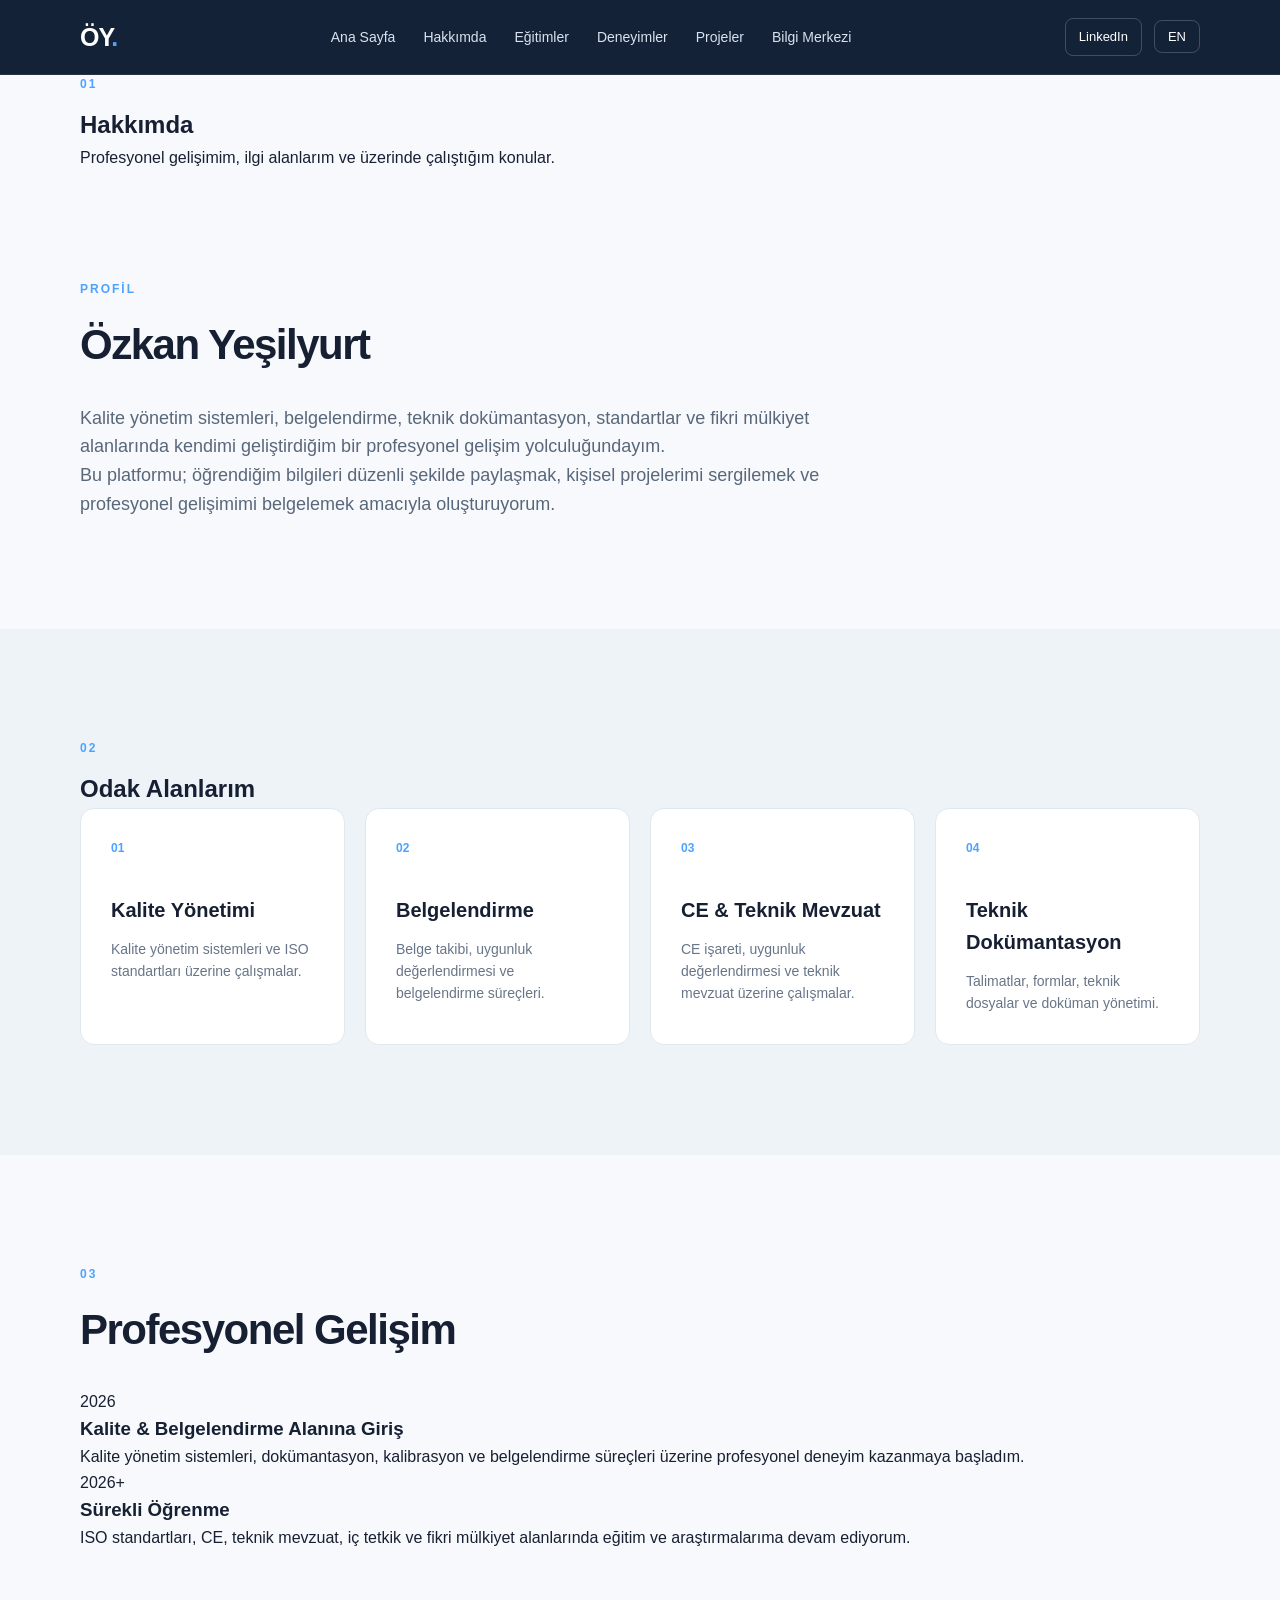
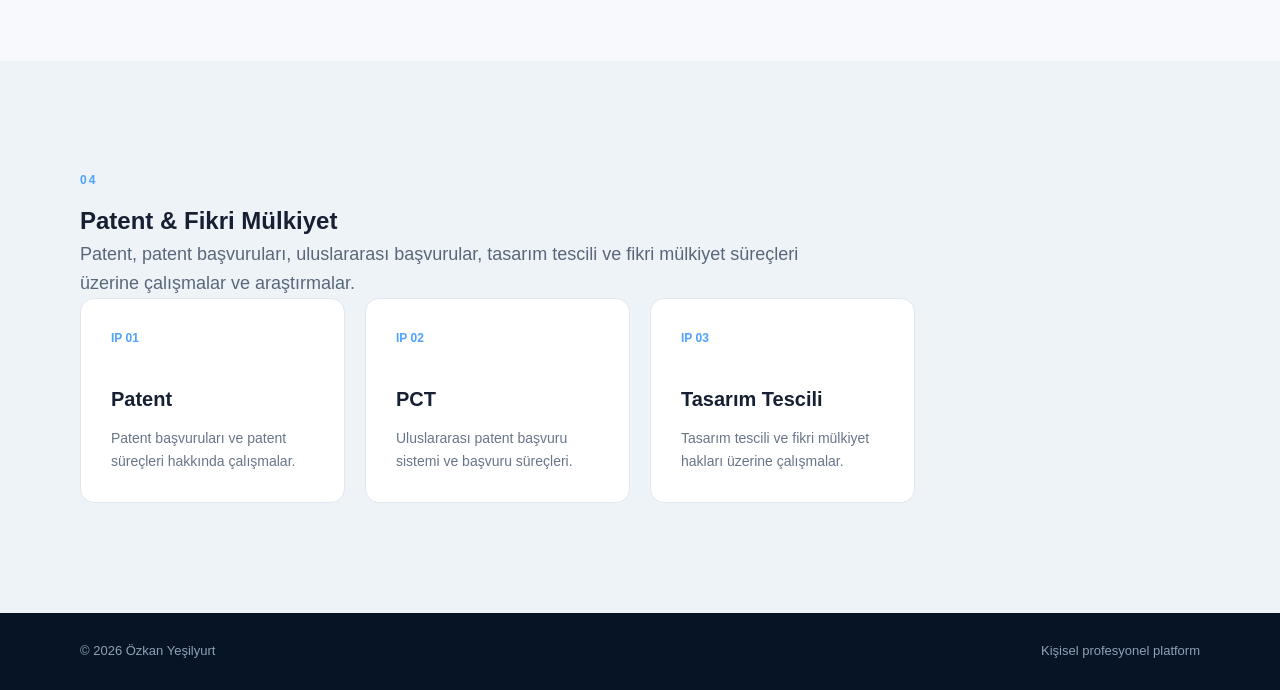
==== about.html @ 62ac61e1 "Add about.html for personal profile page" ====
<!DOCTYPE html>
<html lang="tr">

<head>
    <meta charset="UTF-8">
    <meta name="viewport" content="width=device-width, initial-scale=1.0">

    <title>Hakkımda | Özkan Yeşilyurt</title>

    <link rel="stylesheet" href="style.css">
</head>

<body>

    <!-- NAVIGATION -->

    <header class="navbar">

        <div class="container nav-container">

            <a href="index.html" class="logo">
                ÖY<span>.</span>
            </a>

            <nav class="nav-links">

                <a href="index.html"
                   data-tr="Ana Sayfa"
                   data-en="Home">
                    Ana Sayfa
                </a>

                <a href="about.html"
                   data-tr="Hakkımda"
                   data-en="About">
                    Hakkımda
                </a>

                <a href="education.html"
                   data-tr="Eğitimler"
                   data-en="Training">
                    Eğitimler
                </a>

                <a href="experience.html"
                   data-tr="Deneyimler"
                   data-en="Experience">
                    Deneyimler
                </a>

                <a href="projects.html"
                   data-tr="Projeler"
                   data-en="Projects">
                    Projeler
                </a>

                <a href="knowledge.html"
                   data-tr="Bilgi Merkezi"
                   data-en="Knowledge Center">
                    Bilgi Merkezi
                </a>

            </nav>

            <div class="nav-right">

                <a href="#"
                   class="linkedin-btn"
                   target="_blank">
                    LinkedIn
                </a>

                <button id="languageToggle"
                        class="language-btn">
                    EN
                </button>

            </div>

        </div>

    </header>


    <!-- PAGE HEADER -->

    <section class="page-header">

        <div class="container">

            <p class="section-label">
                01
            </p>

            <h1
                data-tr="Hakkımda"
                data-en="About Me">

                Hakkımda

            </h1>

            <p
                data-tr="Profesyonel gelişimim, ilgi alanlarım ve üzerinde çalıştığım konular."
                data-en="My professional development, areas of interest and the subjects I work on.">

                Profesyonel gelişimim, ilgi alanlarım ve üzerinde çalıştığım konular.

            </p>

        </div>

    </section>


    <!-- ABOUT -->

    <section class="section">

        <div class="container about-grid">

            <div>

                <p class="section-label">
                    PROFİL
                </p>

                <h2
                    data-tr="Özkan Yeşilyurt"
                    data-en="Özkan Yeşilyurt">

                    Özkan Yeşilyurt

                </h2>

            </div>


            <div>

                <p class="section-text"
                   data-tr="Kalite yönetim sistemleri, belgelendirme, teknik dokümantasyon, standartlar ve fikri mülkiyet alanlarında kendimi geliştirdiğim bir profesyonel gelişim yolculuğundayım."
                   data-en="I am on a professional development journey focused on quality management systems, certification, technical documentation, standards and intellectual property.">

                    Kalite yönetim sistemleri, belgelendirme, teknik dokümantasyon,
                    standartlar ve fikri mülkiyet alanlarında kendimi geliştirdiğim
                    bir profesyonel gelişim yolculuğundayım.

                </p>

                <p class="section-text"
                   data-tr="Bu platformu; öğrendiğim bilgileri düzenli şekilde paylaşmak, kişisel projelerimi sergilemek ve profesyonel gelişimimi belgelemek amacıyla oluşturuyorum."
                   data-en="I am building this platform to share what I learn, showcase my personal projects and document my professional development.">

                    Bu platformu; öğrendiğim bilgileri düzenli şekilde paylaşmak,
                    kişisel projelerimi sergilemek ve profesyonel gelişimimi
                    belgelemek amacıyla oluşturuyorum.

                </p>

            </div>

        </div>

    </section>


    <!-- FOCUS AREAS -->

    <section class="areas">

        <div class="container">

            <p class="section-label">
                02
            </p>

            <h2
                data-tr="Odak Alanlarım"
                data-en="Areas of Focus">

                Odak Alanlarım

            </h2>


            <div class="cards">

                <div class="card">

                    <div class="card-number">
                        01
                    </div>

                    <h3
                        data-tr="Kalite Yönetimi"
                        data-en="Quality Management">

                        Kalite Yönetimi

                    </h3>

                    <p
                        data-tr="Kalite yönetim sistemleri ve ISO standartları üzerine çalışmalar."
                        data-en="Studies on quality management systems and ISO standards.">

                        Kalite yönetim sistemleri ve ISO standartları üzerine çalışmalar.

                    </p>

                </div>


                <div class="card">

                    <div class="card-number">
                        02
                    </div>

                    <h3
                        data-tr="Belgelendirme"
                        data-en="Certification">

                        Belgelendirme

                    </h3>

                    <p
                        data-tr="Belge takibi, uygunluk değerlendirmesi ve belgelendirme süreçleri."
                        data-en="Document tracking, conformity assessment and certification processes.">

                        Belge takibi, uygunluk değerlendirmesi ve belgelendirme süreçleri.

                    </p>

                </div>


                <div class="card">

                    <div class="card-number">
                        03
                    </div>

                    <h3
                        data-tr="CE & Teknik Mevzuat"
                        data-en="CE & Technical Legislation">

                        CE & Teknik Mevzuat

                    </h3>

                    <p
                        data-tr="CE işareti, uygunluk değerlendirmesi ve teknik mevzuat üzerine çalışmalar."
                        data-en="Studies on CE marking, conformity assessment and technical legislation.">

                        CE işareti, uygunluk değerlendirmesi ve teknik mevzuat üzerine çalışmalar.

                    </p>

                </div>


                <div class="card">

                    <div class="card-number">
                        04
                    </div>

                    <h3
                        data-tr="Teknik Dokümantasyon"
                        data-en="Technical Documentation">

                        Teknik Dokümantasyon

                    </h3>

                    <p
                        data-tr="Talimatlar, formlar, teknik dosyalar ve doküman yönetimi."
                        data-en="Instructions, forms, technical files and document management.">

                        Talimatlar, formlar, teknik dosyalar ve doküman yönetimi.

                    </p>

                </div>

            </div>

        </div>

    </section>


    <!-- PROFESSIONAL JOURNEY -->

    <section class="section">

        <div class="container">

            <p class="section-label">
                03
            </p>

            <h2
                data-tr="Profesyonel Gelişim"
                data-en="Professional Development">

                Profesyonel Gelişim

            </h2>


            <div class="timeline">

                <div class="timeline-item">

                    <div class="timeline-year">
                        2026
                    </div>

                    <div class="timeline-content">

                        <h3
                            data-tr="Kalite & Belgelendirme Alanına Giriş"
                            data-en="Entering Quality & Certification">

                            Kalite & Belgelendirme Alanına Giriş

                        </h3>

                        <p
                            data-tr="Kalite yönetim sistemleri, dokümantasyon, kalibrasyon ve belgelendirme süreçleri üzerine profesyonel deneyim kazanmaya başladım."
                            data-en="Started gaining professional experience in quality management systems, documentation, calibration and certification processes.">

                            Kalite yönetim sistemleri, dokümantasyon, kalibrasyon
                            ve belgelendirme süreçleri üzerine profesyonel deneyim
                            kazanmaya başladım.

                        </p>

                    </div>

                </div>


                <div class="timeline-item">

                    <div class="timeline-year">
                        2026+
                    </div>

                    <div class="timeline-content">

                        <h3
                            data-tr="Sürekli Öğrenme"
                            data-en="Continuous Learning">

                            Sürekli Öğrenme

                        </h3>

                        <p
                            data-tr="ISO standartları, CE, teknik mevzuat, iç tetkik ve fikri mülkiyet alanlarında eğitim ve araştırmalarıma devam ediyorum."
                            data-en="Continuing my education and research in ISO standards, CE, technical legislation, internal auditing and intellectual property.">

                            ISO standartları, CE, teknik mevzuat, iç tetkik ve
                            fikri mülkiyet alanlarında eğitim ve araştırmalarıma
                            devam ediyorum.

                        </p>

                    </div>

                </div>

            </div>

        </div>

    </section>


    <!-- PATENT & IP -->

    <section class="areas">

        <div class="container">

            <p class="section-label">
                04
            </p>

            <h2
                data-tr="Patent & Fikri Mülkiyet"
                data-en="Patents & Intellectual Property">

                Patent & Fikri Mülkiyet

            </h2>

            <p class="section-text"
               data-tr="Patent, patent başvuruları, uluslararası başvurular, tasarım tescili ve fikri mülkiyet süreçleri üzerine çalışmalar ve araştırmalar."
               data-en="Studies and research on patents, patent applications, international applications, design registration and intellectual property processes.">

                Patent, patent başvuruları, uluslararası başvurular,
                tasarım tescili ve fikri mülkiyet süreçleri üzerine
                çalışmalar ve araştırmalar.

            </p>


            <div class="cards patent-cards">

                <div class="card">

                    <div class="card-number">
                        IP 01
                    </div>

                    <h3
                        data-tr="Patent"
                        data-en="Patents">

                        Patent

                    </h3>

                    <p
                        data-tr="Patent başvuruları ve patent süreçleri hakkında çalışmalar."
                        data-en="Studies on patent applications and patent processes.">

                        Patent başvuruları ve patent süreçleri hakkında çalışmalar.

                    </p>

                </div>


                <div class="card">

                    <div class="card-number">
                        IP 02
                    </div>

                    <h3
                        data-tr="PCT"
                        data-en="PCT">

                        PCT

                    </h3>

                    <p
                        data-tr="Uluslararası patent başvuru sistemi ve başvuru süreçleri."
                        data-en="International patent application system and related processes.">

                        Uluslararası patent başvuru sistemi ve başvuru süreçleri.

                    </p>

                </div>


                <div class="card">

                    <div class="card-number">
                        IP 03
                    </div>

                    <h3
                        data-tr="Tasarım Tescili"
                        data-en="Design Registration">

                        Tasarım Tescili

                    </h3>

                    <p
                        data-tr="Tasarım tescili ve fikri mülkiyet hakları üzerine çalışmalar."
                        data-en="Studies on design registration and intellectual property rights.">

                        Tasarım tescili ve fikri mülkiyet hakları üzerine çalışmalar.

                    </p>

                </div>

            </div>

        </div>

    </section>


    <!-- FOOTER -->

    <footer>

        <div class="container footer-content">

            <p>
                © 2026 Özkan Yeşilyurt
            </p>

            <p
                data-tr="Kişisel profesyonel platform"
                data-en="Personal professional platform">

                Kişisel profesyonel platform

            </p>

        </div>

    </footer>


    <script src="script.js"></script>

</body>

</html>
---- style.css ----
/* =========================
   GENERAL
========================= */

* {
    margin: 0;
    padding: 0;
    box-sizing: border-box;
}

html {
    scroll-behavior: smooth;
}

body {
    font-family: Arial, Helvetica, sans-serif;
    background: #f7f9fc;
    color: #172033;
    line-height: 1.6;
}

a {
    text-decoration: none;
    color: inherit;
}

.container {
    width: min(1120px, 90%);
    margin: 0 auto;
}


/* =========================
   NAVBAR
========================= */

.navbar {
    position: sticky;
    top: 0;
    z-index: 1000;

    background: rgba(10, 25, 47, 0.96);
    backdrop-filter: blur(10px);

    border-bottom: 1px solid rgba(255, 255, 255, 0.08);
}

.nav-container {
    height: 74px;

    display: flex;
    align-items: center;
    justify-content: space-between;
}

.logo {
    font-size: 25px;
    font-weight: 800;
    color: white;
    letter-spacing: -1px;
}

.logo span {
    color: #4da3ff;
}

.nav-links {
    display: flex;
    align-items: center;
    gap: 28px;
}

.nav-links a {
    color: #d9e2ef;
    font-size: 14px;
    transition: 0.25s;
}

.nav-links a:hover {
    color: #4da3ff;
}

.nav-right {
    display: flex;
    align-items: center;
    gap: 12px;
}

.linkedin-btn,
.language-btn {
    border: 1px solid rgba(255, 255, 255, 0.2);
    background: transparent;
    color: white;

    padding: 8px 13px;
    border-radius: 8px;

    font-size: 13px;
    cursor: pointer;

    transition: 0.25s;
}

.linkedin-btn:hover,
.language-btn:hover {
    background: #4da3ff;
    border-color: #4da3ff;
}


/* =========================
   HERO
========================= */

.hero {
    min-height: calc(100vh - 74px);

    display: flex;
    align-items: center;

    background:
        radial-gradient(
            circle at 80% 20%,
            rgba(77, 163, 255, 0.14),
            transparent 30%
        ),
        #0a192f;

    color: white;
}

.hero-content {
    display: grid;
    grid-template-columns: 1.4fr 0.6fr;
    gap: 80px;
    align-items: center;
}

.eyebrow {
    color: #4da3ff;
    font-size: 12px;
    font-weight: 700;
    letter-spacing: 2px;

    margin-bottom: 25px;
}

.hero h1 {
    font-size: clamp(48px, 6vw, 82px);
    line-height: 1.02;
    letter-spacing: -4px;

    margin-bottom: 28px;
}

.hero h1 span {
    color: #4da3ff;
}

.hero-description {
    max-width: 650px;

    color: #b9c6d8;
    font-size: 17px;

    margin-bottom: 35px;
}

.hero-buttons {
    display: flex;
    gap: 14px;
    flex-wrap: wrap;
}

.btn {
    padding: 13px 22px;
    border-radius: 8px;

    font-size: 14px;
    font-weight: 700;

    transition: 0.25s;
}

.btn.primary {
    background: #4da3ff;
    color: #061426;
}

.btn.primary:hover {
    transform: translateY(-2px);
}

.btn.secondary {
    border: 1px solid rgba(255, 255, 255, 0.25);
    color: white;
}

.btn.secondary:hover {
    background: rgba(255, 255, 255, 0.08);
}


/* =========================
   PROFILE CARD
========================= */

.hero-card {
    background: rgba(255, 255, 255, 0.06);

    border: 1px solid rgba(255, 255, 255, 0.12);

    border-radius: 18px;

    padding: 40px 30px;

    text-align: center;

    backdrop-filter: blur(10px);
}

.profile-circle {
    width: 110px;
    height: 110px;

    margin: 0 auto 25px;

    display: flex;
    align-items: center;
    justify-content: center;

    border-radius: 50%;

    background: #4da3ff;
    color: #07182d;

    font-size: 30px;
    font-weight: 800;
}

.hero-card h2 {
    font-size: 23px;
    margin-bottom: 5px;
}

.hero-card p {
    color: #aebed1;
    font-size: 14px;
}

.status {
    margin-top: 25px;

    display: flex;
    align-items: center;
    justify-content: center;
    gap: 8px;

    font-size: 12px;
    color: #aebed1;
}

.status span:first-child {
    width: 8px;
    height: 8px;

    border-radius: 50%;

    background: #4dff91;
}


/* =========================
   SECTIONS
========================= */

.section {
    padding: 110px 0;
}

.section-label {
    color: #4da3ff;

    font-size: 12px;
    font-weight: 800;

    letter-spacing: 2px;

    margin-bottom: 12px;
}

.section h2 {
    font-size: 42px;
    letter-spacing: -1.5px;

    margin-bottom: 25px;
}

.section-text {
    max-width: 760px;

    color: #59677a;
    font-size: 18px;
}


/* =========================
   AREAS
========================= */

.areas {
    padding: 110px 0;

    background: #eef3f8;
}

.section-heading {
    margin-bottom: 45px;
}

.cards {
    display: grid;
    grid-template-columns: repeat(4, 1fr);
    gap: 20px;
}

.card {
    background: white;

    border: 1px solid #e1e7ef;

    border-radius: 14px;

    padding: 30px;

    transition: 0.25s;
}

.card:hover {
    transform: translateY(-5px);

    box-shadow:
        0 15px 40px rgba(15, 35, 60, 0.08);
}

.card-number {
    color: #4da3ff;

    font-size: 12px;
    font-weight: 800;

    margin-bottom: 35px;
}

.card h3 {
    font-size: 20px;

    margin-bottom: 12px;
}

.card p {
    color: #687588;
    font-size: 14px;
}


/* =========================
   KNOWLEDGE CENTER
========================= */

.coming-soon {
    background: white;
}

.coming-soon p:not(.section-label) {
    max-width: 700px;

    color: #667386;

    margin-bottom: 25px;
}

.coming-badge {
    display: inline-block;

    padding: 8px 14px;

    border-radius: 20px;

    background: #e8f3ff;
    color: #1474c4;

    font-size: 11px;
    font-weight: 800;

    letter-spacing: 1px;
}


/* =========================
   FOOTER
========================= */

footer {
    background: #071426;

    color: #8fa1b6;

    padding: 28px 0;
}

.footer-content {
    display: flex;
    align-items: center;
    justify-content: space-between;

    font-size: 13px;
}


/* =========================
   RESPONSIVE
========================= */

@media (max-width: 950px) {

    .nav-links {
        display: none;
    }

    .hero-content {
        grid-template-columns: 1fr;

        gap: 50px;

        padding: 80px 0;
    }

    .hero-card {
        max-width: 400px;
    }

    .cards {
        grid-template-columns: repeat(2, 1fr);
    }
}


@media (max-width: 600px) {

    .hero h1 {
        font-size: 48px;
        letter-spacing: -2px;
    }

    .hero-description {
        font-size: 15px;
    }

    .cards {
        grid-template-columns: 1fr;
    }

    .section {
        padding: 80px 0;
    }

    .section h2 {
        font-size: 34px;
    }

    .linkedin-btn {
        display: none;
    }

    .footer-content {
        flex-direction: column;
        gap: 8px;

        text-align: center;
    }
}
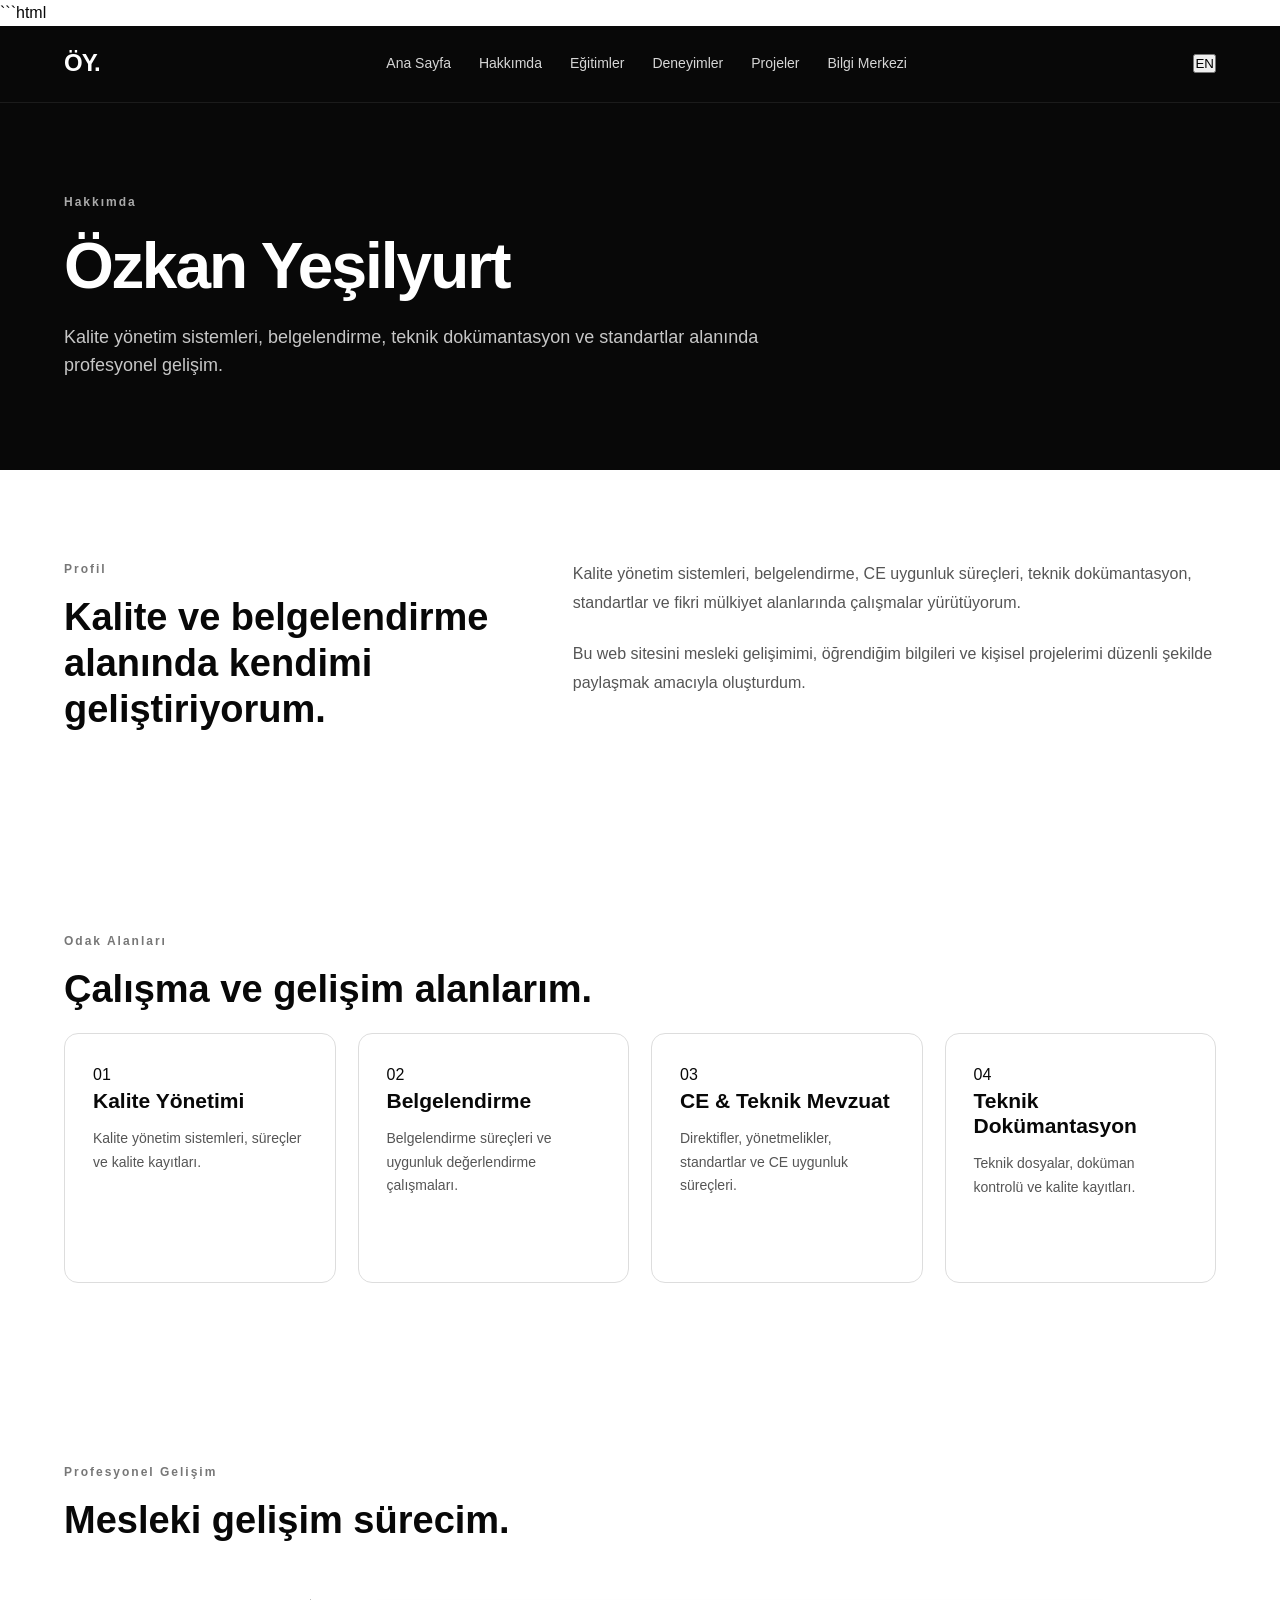
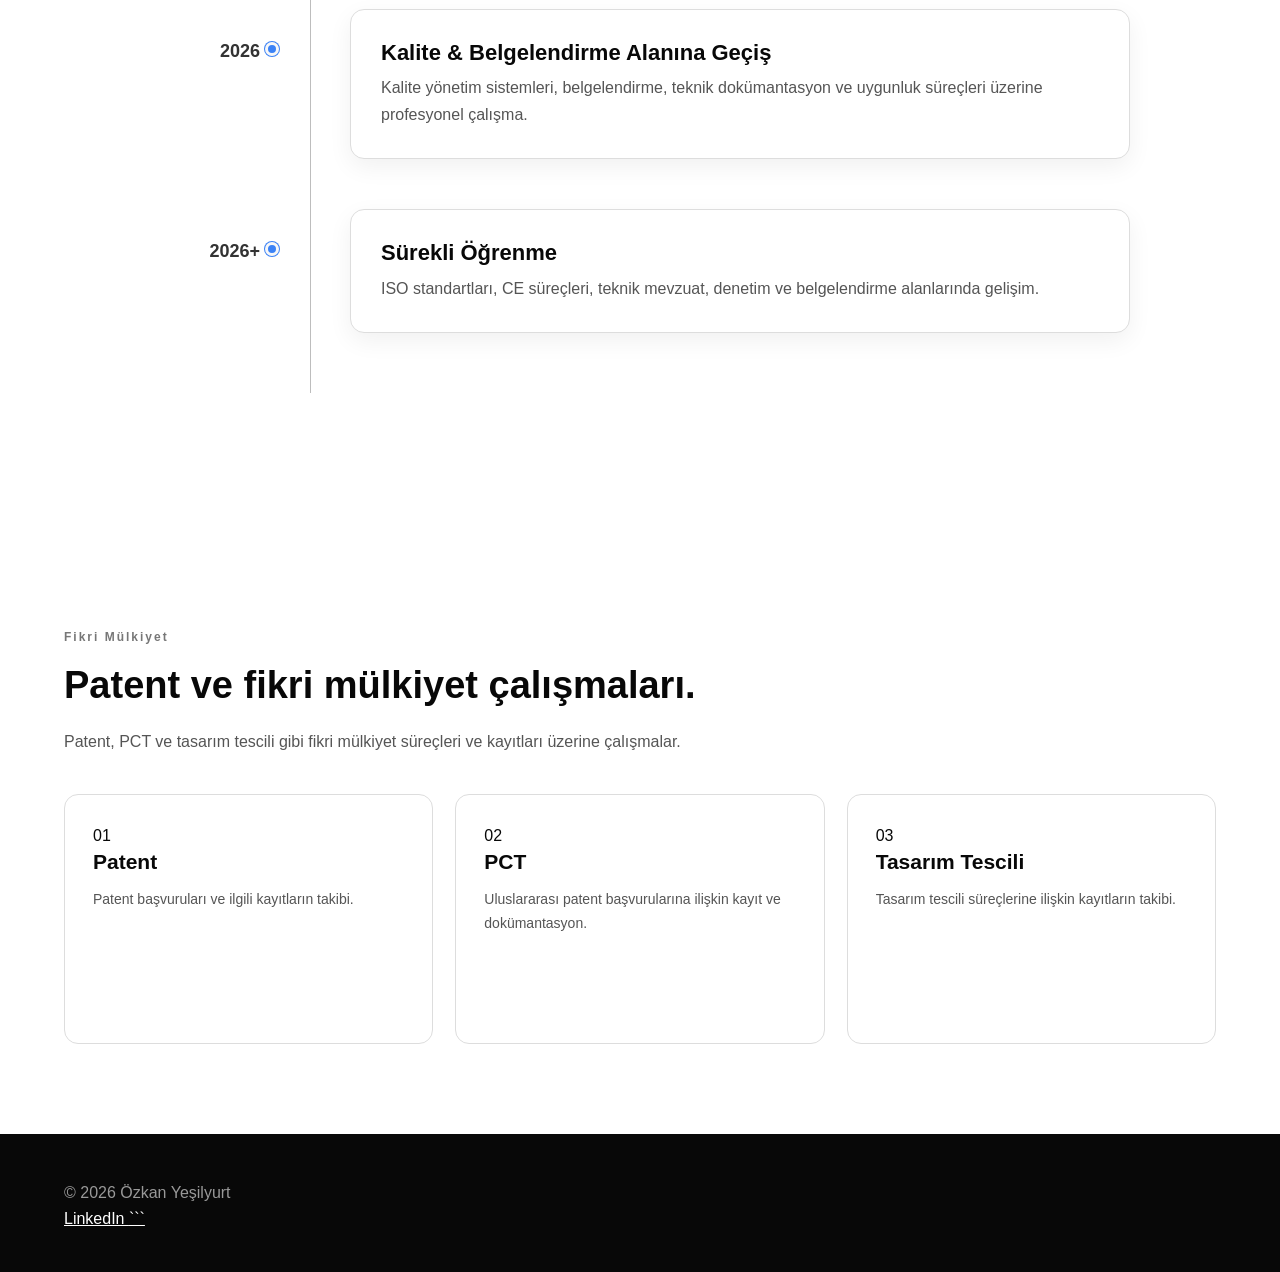
==== commit 9ef7fc12: "Update about.html" ====
--- a/about.html
+++ b/about.html
@@ -1,6 +1,6 @@
+```html
 <!DOCTYPE html>
 <html lang="tr">
-
 <head>
     <meta charset="UTF-8">
     <meta name="viewport" content="width=device-width, initial-scale=1.0">
@@ -12,17 +12,13 @@
 
 <body>
 
-    <!-- NAVIGATION -->
-
-    <header class="navbar">
-
-        <div class="container nav-container">
-
-            <a href="index.html" class="logo">
-                ÖY<span>.</span>
-            </a>
-
-            <nav class="nav-links">
+    <!-- NAVBAR -->
+    <nav class="navbar">
+        <div class="nav-container">
+
+            <a href="index.html" class="logo">ÖY.</a>
+
+            <div class="nav-links">
 
                 <a href="index.html"
                    data-tr="Ana Sayfa"
@@ -38,7 +34,7 @@
 
                 <a href="education.html"
                    data-tr="Eğitimler"
-                   data-en="Training">
+                   data-en="Education">
                     Eğitimler
                 </a>
 
@@ -60,464 +56,376 @@
                     Bilgi Merkezi
                 </a>
 
-            </nav>
-
-            <div class="nav-right">
-
-                <a href="#"
-                   class="linkedin-btn"
-                   target="_blank">
-                    LinkedIn
-                </a>
-
-                <button id="languageToggle"
-                        class="language-btn">
-                    EN
-                </button>
-
             </div>
 
+            <button id="languageToggle" class="language-button">
+                EN
+            </button>
+
         </div>
+    </nav>
+
+
+    <!-- PAGE HEADER -->
+    <header class="page-header">
+
+        <div class="container">
+
+            <span class="section-label"
+                  data-tr="Hakkımda"
+                  data-en="About Me">
+                Hakkımda
+            </span>
+
+            <h1 data-tr="Özkan Yeşilyurt"
+                data-en="Özkan Yeşilyurt">
+                Özkan Yeşilyurt
+            </h1>
+
+            <p data-tr="Kalite yönetim sistemleri, belgelendirme, teknik dokümantasyon ve standartlar alanında profesyonel gelişim."
+               data-en="Professional development in quality management systems, certification, technical documentation and standards.">
+                Kalite yönetim sistemleri, belgelendirme, teknik dokümantasyon
+                ve standartlar alanında profesyonel gelişim.
+            </p>
+
+        </div>
 
     </header>
 
 
-    <!-- PAGE HEADER -->
-
-    <section class="page-header">
+    <!-- ABOUT -->
+    <main>
+
+        <section class="section">
+
+            <div class="container">
+
+                <div class="about-grid">
+
+                    <div>
+
+                        <span class="section-label"
+                              data-tr="Profil"
+                              data-en="Profile">
+                            Profil
+                        </span>
+
+                        <h2 data-tr="Kalite ve belgelendirme alanında kendimi geliştiriyorum."
+                            data-en="I am developing myself in quality and certification.">
+                            Kalite ve belgelendirme alanında kendimi geliştiriyorum.
+                        </h2>
+
+                    </div>
+
+                    <div>
+
+                        <p data-tr="Kalite yönetim sistemleri, belgelendirme, CE uygunluk süreçleri, teknik dokümantasyon, standartlar ve fikri mülkiyet alanlarında çalışmalar yürütüyorum."
+                           data-en="I work in the areas of quality management systems, certification, CE conformity processes, technical documentation, standards and intellectual property.">
+                            Kalite yönetim sistemleri, belgelendirme,
+                            CE uygunluk süreçleri, teknik dokümantasyon,
+                            standartlar ve fikri mülkiyet alanlarında
+                            çalışmalar yürütüyorum.
+                        </p>
+
+                        <p data-tr="Bu web sitesini mesleki gelişimimi, öğrendiğim bilgileri ve kişisel projelerimi düzenli şekilde paylaşmak amacıyla oluşturdum."
+                           data-en="I created this website to regularly share my professional development, knowledge I acquire and personal projects.">
+                            Bu web sitesini mesleki gelişimimi,
+                            öğrendiğim bilgileri ve kişisel projelerimi
+                            düzenli şekilde paylaşmak amacıyla oluşturdum.
+                        </p>
+
+                    </div>
+
+                </div>
+
+            </div>
+
+        </section>
+
+
+        <!-- FOCUS AREAS -->
+        <section class="section section-dark">
+
+            <div class="container">
+
+                <div class="section-header">
+
+                    <span class="section-label"
+                          data-tr="Odak Alanları"
+                          data-en="Focus Areas">
+                        Odak Alanları
+                    </span>
+
+                    <h2 data-tr="Çalışma ve gelişim alanlarım."
+                        data-en="My areas of work and development.">
+                        Çalışma ve gelişim alanlarım.
+                    </h2>
+
+                </div>
+
+
+                <div class="focus-grid">
+
+                    <div class="focus-card">
+
+                        <span>01</span>
+
+                        <h3 data-tr="Kalite Yönetimi"
+                            data-en="Quality Management">
+                            Kalite Yönetimi
+                        </h3>
+
+                        <p data-tr="Kalite yönetim sistemleri, süreçler ve kalite kayıtları."
+                           data-en="Quality management systems, processes and quality records.">
+                            Kalite yönetim sistemleri, süreçler ve kalite kayıtları.
+                        </p>
+
+                    </div>
+
+
+                    <div class="focus-card">
+
+                        <span>02</span>
+
+                        <h3 data-tr="Belgelendirme"
+                            data-en="Certification">
+                            Belgelendirme
+                        </h3>
+
+                        <p data-tr="Belgelendirme süreçleri ve uygunluk değerlendirme çalışmaları."
+                           data-en="Certification processes and conformity assessment activities.">
+                            Belgelendirme süreçleri ve uygunluk değerlendirme çalışmaları.
+                        </p>
+
+                    </div>
+
+
+                    <div class="focus-card">
+
+                        <span>03</span>
+
+                        <h3 data-tr="CE & Teknik Mevzuat"
+                            data-en="CE & Technical Legislation">
+                            CE & Teknik Mevzuat
+                        </h3>
+
+                        <p data-tr="Direktifler, yönetmelikler, standartlar ve CE uygunluk süreçleri."
+                           data-en="Directives, regulations, standards and CE conformity processes.">
+                            Direktifler, yönetmelikler, standartlar ve CE uygunluk süreçleri.
+                        </p>
+
+                    </div>
+
+
+                    <div class="focus-card">
+
+                        <span>04</span>
+
+                        <h3 data-tr="Teknik Dokümantasyon"
+                            data-en="Technical Documentation">
+                            Teknik Dokümantasyon
+                        </h3>
+
+                        <p data-tr="Teknik dosyalar, doküman kontrolü ve kalite kayıtları."
+                           data-en="Technical files, document control and quality records.">
+                            Teknik dosyalar, doküman kontrolü ve kalite kayıtları.
+                        </p>
+
+                    </div>
+
+                </div>
+
+            </div>
+
+        </section>
+
+
+        <!-- PROFESSIONAL DEVELOPMENT -->
+        <section class="section">
+
+            <div class="container">
+
+                <div class="section-header">
+
+                    <span class="section-label"
+                          data-tr="Profesyonel Gelişim"
+                          data-en="Professional Development">
+                        Profesyonel Gelişim
+                    </span>
+
+                    <h2 data-tr="Mesleki gelişim sürecim."
+                        data-en="My professional development journey.">
+                        Mesleki gelişim sürecim.
+                    </h2>
+
+                </div>
+
+
+                <div class="timeline">
+
+                    <div class="timeline-item">
+
+                        <div class="timeline-year">
+                            2026
+                        </div>
+
+                        <div class="timeline-content">
+
+                            <h3 data-tr="Kalite & Belgelendirme Alanına Geçiş"
+                                data-en="Moving into Quality & Certification">
+                                Kalite & Belgelendirme Alanına Geçiş
+                            </h3>
+
+                            <p data-tr="Kalite yönetim sistemleri, belgelendirme, teknik dokümantasyon ve uygunluk süreçleri üzerine profesyonel çalışma."
+                               data-en="Professional work focused on quality management systems, certification, technical documentation and conformity processes.">
+                                Kalite yönetim sistemleri, belgelendirme,
+                                teknik dokümantasyon ve uygunluk süreçleri
+                                üzerine profesyonel çalışma.
+                            </p>
+
+                        </div>
+
+                    </div>
+
+
+                    <div class="timeline-item">
+
+                        <div class="timeline-year">
+                            2026+
+                        </div>
+
+                        <div class="timeline-content">
+
+                            <h3 data-tr="Sürekli Öğrenme"
+                                data-en="Continuous Learning">
+                                Sürekli Öğrenme
+                            </h3>
+
+                            <p data-tr="ISO standartları, CE süreçleri, teknik mevzuat, denetim ve belgelendirme alanlarında gelişim."
+                               data-en="Continuous development in ISO standards, CE processes, technical legislation, auditing and certification.">
+                                ISO standartları, CE süreçleri,
+                                teknik mevzuat, denetim ve belgelendirme
+                                alanlarında gelişim.
+                            </p>
+
+                        </div>
+
+                    </div>
+
+                </div>
+
+            </div>
+
+        </section>
+
+
+        <!-- PATENT & IP -->
+        <section class="section section-dark">
+
+            <div class="container">
+
+                <div class="section-header">
+
+                    <span class="section-label"
+                          data-tr="Fikri Mülkiyet"
+                          data-en="Intellectual Property">
+                        Fikri Mülkiyet
+                    </span>
+
+                    <h2 data-tr="Patent ve fikri mülkiyet çalışmaları."
+                        data-en="Patent and intellectual property work.">
+                        Patent ve fikri mülkiyet çalışmaları.
+                    </h2>
+
+                    <p data-tr="Patent, PCT ve tasarım tescili gibi fikri mülkiyet süreçleri ve kayıtları üzerine çalışmalar."
+                       data-en="Work involving intellectual property processes and records such as patents, PCT applications and design registrations.">
+                        Patent, PCT ve tasarım tescili gibi fikri mülkiyet
+                        süreçleri ve kayıtları üzerine çalışmalar.
+                    </p>
+
+                </div>
+
+
+                <div class="patent-cards">
+
+                    <div class="focus-card">
+
+                        <span>01</span>
+
+                        <h3 data-tr="Patent"
+                            data-en="Patent">
+                            Patent
+                        </h3>
+
+                        <p data-tr="Patent başvuruları ve ilgili kayıtların takibi."
+                           data-en="Tracking patent applications and related records.">
+                            Patent başvuruları ve ilgili kayıtların takibi.
+                        </p>
+
+                    </div>
+
+
+                    <div class="focus-card">
+
+                        <span>02</span>
+
+                        <h3 data-tr="PCT"
+                            data-en="PCT">
+                            PCT
+                        </h3>
+
+                        <p data-tr="Uluslararası patent başvurularına ilişkin kayıt ve dokümantasyon."
+                           data-en="Records and documentation related to international patent applications.">
+                            Uluslararası patent başvurularına ilişkin
+                            kayıt ve dokümantasyon.
+                        </p>
+
+                    </div>
+
+
+                    <div class="focus-card">
+
+                        <span>03</span>
+
+                        <h3 data-tr="Tasarım Tescili"
+                            data-en="Design Registration">
+                            Tasarım Tescili
+                        </h3>
+
+                        <p data-tr="Tasarım tescili süreçlerine ilişkin kayıtların takibi."
+                           data-en="Tracking records related to design registration processes.">
+                            Tasarım tescili süreçlerine ilişkin kayıtların takibi.
+                        </p>
+
+                    </div>
+
+                </div>
+
+            </div>
+
+        </section>
+
+    </main>
+
+
+    <!-- FOOTER -->
+    <footer class="footer">
 
         <div class="container">
-
-            <p class="section-label">
-                01
-            </p>
-
-            <h1
-                data-tr="Hakkımda"
-                data-en="About Me">
-
-                Hakkımda
-
-            </h1>
-
-            <p
-                data-tr="Profesyonel gelişimim, ilgi alanlarım ve üzerinde çalıştığım konular."
-                data-en="My professional development, areas of interest and the subjects I work on.">
-
-                Profesyonel gelişimim, ilgi alanlarım ve üzerinde çalıştığım konular.
-
-            </p>
-
-        </div>
-
-    </section>
-
-
-    <!-- ABOUT -->
-
-    <section class="section">
-
-        <div class="container about-grid">
-
-            <div>
-
-                <p class="section-label">
-                    PROFİL
-                </p>
-
-                <h2
-                    data-tr="Özkan Yeşilyurt"
-                    data-en="Özkan Yeşilyurt">
-
-                    Özkan Yeşilyurt
-
-                </h2>
-
-            </div>
-
-
-            <div>
-
-                <p class="section-text"
-                   data-tr="Kalite yönetim sistemleri, belgelendirme, teknik dokümantasyon, standartlar ve fikri mülkiyet alanlarında kendimi geliştirdiğim bir profesyonel gelişim yolculuğundayım."
-                   data-en="I am on a professional development journey focused on quality management systems, certification, technical documentation, standards and intellectual property.">
-
-                    Kalite yönetim sistemleri, belgelendirme, teknik dokümantasyon,
-                    standartlar ve fikri mülkiyet alanlarında kendimi geliştirdiğim
-                    bir profesyonel gelişim yolculuğundayım.
-
-                </p>
-
-                <p class="section-text"
-                   data-tr="Bu platformu; öğrendiğim bilgileri düzenli şekilde paylaşmak, kişisel projelerimi sergilemek ve profesyonel gelişimimi belgelemek amacıyla oluşturuyorum."
-                   data-en="I am building this platform to share what I learn, showcase my personal projects and document my professional development.">
-
-                    Bu platformu; öğrendiğim bilgileri düzenli şekilde paylaşmak,
-                    kişisel projelerimi sergilemek ve profesyonel gelişimimi
-                    belgelemek amacıyla oluşturuyorum.
-
-                </p>
-
-            </div>
-
-        </div>
-
-    </section>
-
-
-    <!-- FOCUS AREAS -->
-
-    <section class="areas">
-
-        <div class="container">
-
-            <p class="section-label">
-                02
-            </p>
-
-            <h2
-                data-tr="Odak Alanlarım"
-                data-en="Areas of Focus">
-
-                Odak Alanlarım
-
-            </h2>
-
-
-            <div class="cards">
-
-                <div class="card">
-
-                    <div class="card-number">
-                        01
-                    </div>
-
-                    <h3
-                        data-tr="Kalite Yönetimi"
-                        data-en="Quality Management">
-
-                        Kalite Yönetimi
-
-                    </h3>
-
-                    <p
-                        data-tr="Kalite yönetim sistemleri ve ISO standartları üzerine çalışmalar."
-                        data-en="Studies on quality management systems and ISO standards.">
-
-                        Kalite yönetim sistemleri ve ISO standartları üzerine çalışmalar.
-
-                    </p>
-
-                </div>
-
-
-                <div class="card">
-
-                    <div class="card-number">
-                        02
-                    </div>
-
-                    <h3
-                        data-tr="Belgelendirme"
-                        data-en="Certification">
-
-                        Belgelendirme
-
-                    </h3>
-
-                    <p
-                        data-tr="Belge takibi, uygunluk değerlendirmesi ve belgelendirme süreçleri."
-                        data-en="Document tracking, conformity assessment and certification processes.">
-
-                        Belge takibi, uygunluk değerlendirmesi ve belgelendirme süreçleri.
-
-                    </p>
-
-                </div>
-
-
-                <div class="card">
-
-                    <div class="card-number">
-                        03
-                    </div>
-
-                    <h3
-                        data-tr="CE & Teknik Mevzuat"
-                        data-en="CE & Technical Legislation">
-
-                        CE & Teknik Mevzuat
-
-                    </h3>
-
-                    <p
-                        data-tr="CE işareti, uygunluk değerlendirmesi ve teknik mevzuat üzerine çalışmalar."
-                        data-en="Studies on CE marking, conformity assessment and technical legislation.">
-
-                        CE işareti, uygunluk değerlendirmesi ve teknik mevzuat üzerine çalışmalar.
-
-                    </p>
-
-                </div>
-
-
-                <div class="card">
-
-                    <div class="card-number">
-                        04
-                    </div>
-
-                    <h3
-                        data-tr="Teknik Dokümantasyon"
-                        data-en="Technical Documentation">
-
-                        Teknik Dokümantasyon
-
-                    </h3>
-
-                    <p
-                        data-tr="Talimatlar, formlar, teknik dosyalar ve doküman yönetimi."
-                        data-en="Instructions, forms, technical files and document management.">
-
-                        Talimatlar, formlar, teknik dosyalar ve doküman yönetimi.
-
-                    </p>
-
-                </div>
-
-            </div>
-
-        </div>
-
-    </section>
-
-
-    <!-- PROFESSIONAL JOURNEY -->
-
-    <section class="section">
-
-        <div class="container">
-
-            <p class="section-label">
-                03
-            </p>
-
-            <h2
-                data-tr="Profesyonel Gelişim"
-                data-en="Professional Development">
-
-                Profesyonel Gelişim
-
-            </h2>
-
-
-            <div class="timeline">
-
-                <div class="timeline-item">
-
-                    <div class="timeline-year">
-                        2026
-                    </div>
-
-                    <div class="timeline-content">
-
-                        <h3
-                            data-tr="Kalite & Belgelendirme Alanına Giriş"
-                            data-en="Entering Quality & Certification">
-
-                            Kalite & Belgelendirme Alanına Giriş
-
-                        </h3>
-
-                        <p
-                            data-tr="Kalite yönetim sistemleri, dokümantasyon, kalibrasyon ve belgelendirme süreçleri üzerine profesyonel deneyim kazanmaya başladım."
-                            data-en="Started gaining professional experience in quality management systems, documentation, calibration and certification processes.">
-
-                            Kalite yönetim sistemleri, dokümantasyon, kalibrasyon
-                            ve belgelendirme süreçleri üzerine profesyonel deneyim
-                            kazanmaya başladım.
-
-                        </p>
-
-                    </div>
-
-                </div>
-
-
-                <div class="timeline-item">
-
-                    <div class="timeline-year">
-                        2026+
-                    </div>
-
-                    <div class="timeline-content">
-
-                        <h3
-                            data-tr="Sürekli Öğrenme"
-                            data-en="Continuous Learning">
-
-                            Sürekli Öğrenme
-
-                        </h3>
-
-                        <p
-                            data-tr="ISO standartları, CE, teknik mevzuat, iç tetkik ve fikri mülkiyet alanlarında eğitim ve araştırmalarıma devam ediyorum."
-                            data-en="Continuing my education and research in ISO standards, CE, technical legislation, internal auditing and intellectual property.">
-
-                            ISO standartları, CE, teknik mevzuat, iç tetkik ve
-                            fikri mülkiyet alanlarında eğitim ve araştırmalarıma
-                            devam ediyorum.
-
-                        </p>
-
-                    </div>
-
-                </div>
-
-            </div>
-
-        </div>
-
-    </section>
-
-
-    <!-- PATENT & IP -->
-
-    <section class="areas">
-
-        <div class="container">
-
-            <p class="section-label">
-                04
-            </p>
-
-            <h2
-                data-tr="Patent & Fikri Mülkiyet"
-                data-en="Patents & Intellectual Property">
-
-                Patent & Fikri Mülkiyet
-
-            </h2>
-
-            <p class="section-text"
-               data-tr="Patent, patent başvuruları, uluslararası başvurular, tasarım tescili ve fikri mülkiyet süreçleri üzerine çalışmalar ve araştırmalar."
-               data-en="Studies and research on patents, patent applications, international applications, design registration and intellectual property processes.">
-
-                Patent, patent başvuruları, uluslararası başvurular,
-                tasarım tescili ve fikri mülkiyet süreçleri üzerine
-                çalışmalar ve araştırmalar.
-
-            </p>
-
-
-            <div class="cards patent-cards">
-
-                <div class="card">
-
-                    <div class="card-number">
-                        IP 01
-                    </div>
-
-                    <h3
-                        data-tr="Patent"
-                        data-en="Patents">
-
-                        Patent
-
-                    </h3>
-
-                    <p
-                        data-tr="Patent başvuruları ve patent süreçleri hakkında çalışmalar."
-                        data-en="Studies on patent applications and patent processes.">
-
-                        Patent başvuruları ve patent süreçleri hakkında çalışmalar.
-
-                    </p>
-
-                </div>
-
-
-                <div class="card">
-
-                    <div class="card-number">
-                        IP 02
-                    </div>
-
-                    <h3
-                        data-tr="PCT"
-                        data-en="PCT">
-
-                        PCT
-
-                    </h3>
-
-                    <p
-                        data-tr="Uluslararası patent başvuru sistemi ve başvuru süreçleri."
-                        data-en="International patent application system and related processes.">
-
-                        Uluslararası patent başvuru sistemi ve başvuru süreçleri.
-
-                    </p>
-
-                </div>
-
-
-                <div class="card">
-
-                    <div class="card-number">
-                        IP 03
-                    </div>
-
-                    <h3
-                        data-tr="Tasarım Tescili"
-                        data-en="Design Registration">
-
-                        Tasarım Tescili
-
-                    </h3>
-
-                    <p
-                        data-tr="Tasarım tescili ve fikri mülkiyet hakları üzerine çalışmalar."
-                        data-en="Studies on design registration and intellectual property rights.">
-
-                        Tasarım tescili ve fikri mülkiyet hakları üzerine çalışmalar.
-
-                    </p>
-
-                </div>
-
-            </div>
-
-        </div>
-
-    </section>
-
-
-    <!-- FOOTER -->
-
-    <footer>
-
-        <div class="container footer-content">
 
             <p>
                 © 2026 Özkan Yeşilyurt
             </p>
 
-            <p
-                data-tr="Kişisel profesyonel platform"
-                data-en="Personal professional platform">
-
-                Kişisel profesyonel platform
-
-            </p>
-
-        </div>
-
-    </footer>
-
-
-    <script src="script.js"></script>
-
-</body>
-
-</html>
+            <div class="footer-links">
+
+                <a href="#"
+                   data-tr="LinkedIn"
+                   data-en="LinkedIn">
+                    LinkedIn
+                </a>
+
+                <a href="#"
+                   data-tr="GitHub"
+                   data-en="GitHub">
+```
--- a/style.css
+++ b/style.css
@@ -1,5 +1,27 @@
-/* =========================
-   GENERAL
+:root {
+    --black: #080808;
+    --dark: #101010;
+    --dark-gray: #171717;
+
+    --gray: #555555;
+    --medium-gray: #777777;
+
+    --light-gray: #e7e7e7;
+    --soft-gray: #f2f2f2;
+    --off-white: #f7f7f7;
+
+    --white: #ffffff;
+
+    --accent: #3b82f6;
+    --accent-light: #60a5fa;
+
+    --border-light: #dddddd;
+    --border-dark: rgba(255, 255, 255, 0.10);
+}
+
+
+/* =========================
+   RESET
 ========================= */
 
 * {
@@ -14,19 +36,74 @@
 
 body {
     font-family: Arial, Helvetica, sans-serif;
-    background: #f7f9fc;
-    color: #172033;
+    background: var(--white);
+    color: var(--black);
     line-height: 1.6;
 }
 
 a {
-    text-decoration: none;
     color: inherit;
 }
 
+img {
+    max-width: 100%;
+    display: block;
+}
+
+
+/* =========================
+   GLOBAL
+========================= */
+
 .container {
-    width: min(1120px, 90%);
+    width: min(1180px, 90%);
     margin: 0 auto;
+}
+
+.section {
+    padding: 90px 0;
+}
+
+.section-light {
+    background: var(--off-white);
+}
+
+.section-label {
+    display: inline-block;
+    font-size: 12px;
+    font-weight: 700;
+    letter-spacing: 2px;
+    color: var(--medium-gray);
+    margin-bottom: 16px;
+}
+
+.section-heading {
+    max-width: 760px;
+    margin-bottom: 45px;
+}
+
+.section-heading h2 {
+    margin-bottom: 15px;
+}
+
+.section-heading p {
+    color: var(--gray);
+    max-width: 700px;
+}
+
+h1,
+h2,
+h3 {
+    line-height: 1.2;
+}
+
+h2 {
+    font-size: 38px;
+    margin-bottom: 20px;
+}
+
+p {
+    color: var(--gray);
 }
 
 
@@ -39,361 +116,514 @@
     top: 0;
     z-index: 1000;
 
-    background: rgba(10, 25, 47, 0.96);
-    backdrop-filter: blur(10px);
+    background: var(--black);
+    color: var(--white);
 
     border-bottom: 1px solid rgba(255, 255, 255, 0.08);
 }
 
 .nav-container {
-    height: 74px;
+    width: min(1180px, 90%);
+    min-height: 76px;
+    margin: 0 auto;
 
     display: flex;
     align-items: center;
     justify-content: space-between;
+    gap: 30px;
 }
 
 .logo {
-    font-size: 25px;
+    color: var(--white);
+    text-decoration: none;
+    font-size: 24px;
     font-weight: 800;
-    color: white;
     letter-spacing: -1px;
-}
-
-.logo span {
-    color: #4da3ff;
 }
 
 .nav-links {
     display: flex;
     align-items: center;
+    justify-content: center;
     gap: 28px;
+    flex: 1;
 }
 
 .nav-links a {
-    color: #d9e2ef;
+    color: #d6d6d6;
+    text-decoration: none;
     font-size: 14px;
-    transition: 0.25s;
+    transition: color 0.2s ease;
 }
 
 .nav-links a:hover {
-    color: #4da3ff;
-}
-
-.nav-right {
-    display: flex;
-    align-items: center;
-    gap: 12px;
-}
-
-.linkedin-btn,
+    color: var(--white);
+}
+
 .language-btn {
-    border: 1px solid rgba(255, 255, 255, 0.2);
+    border: 1px solid rgba(255, 255, 255, 0.25);
     background: transparent;
-    color: white;
-
-    padding: 8px 13px;
-    border-radius: 8px;
-
-    font-size: 13px;
-    cursor: pointer;
-
-    transition: 0.25s;
-}
-
-.linkedin-btn:hover,
-.language-btn:hover {
-    background: #4da3ff;
-    border-color: #4da3ff;
-}
-
-
-/* =========================
-   HERO
-========================= */
-
-.hero {
-    min-height: calc(100vh - 74px);
-
-    display: flex;
-    align-items: center;
-
-    background:
-        radial-gradient(
-            circle at 80% 20%,
-            rgba(77, 163, 255, 0.14),
-            transparent 30%
-        ),
-        #0a192f;
-
-    color: white;
-}
-
-.hero-content {
-    display: grid;
-    grid-template-columns: 1.4fr 0.6fr;
-    gap: 80px;
-    align-items: center;
-}
-
-.eyebrow {
-    color: #4da3ff;
+    color: var(--white);
+
+    padding: 8px 14px;
+    border-radius: 6px;
+
     font-size: 12px;
     font-weight: 700;
-    letter-spacing: 2px;
-
+
+    cursor: pointer;
+    transition: all 0.2s ease;
+}
+
+.language-btn:hover {
+    background: var(--white);
+    color: var(--black);
+}
+
+
+/* =========================
+   HERO
+========================= */
+
+.hero {
+    background:
+        linear-gradient(
+            135deg,
+            #080808 0%,
+            #151515 55%,
+            #222222 100%
+        );
+
+    color: var(--white);
+    padding: 130px 0;
+}
+
+.hero-content {
+    max-width: 850px;
+}
+
+.hero h1 {
+    font-size: clamp(46px, 7vw, 82px);
+    letter-spacing: -3px;
     margin-bottom: 25px;
 }
 
-.hero h1 {
-    font-size: clamp(48px, 6vw, 82px);
-    line-height: 1.02;
-    letter-spacing: -4px;
-
-    margin-bottom: 28px;
-}
-
-.hero h1 span {
-    color: #4da3ff;
-}
-
-.hero-description {
-    max-width: 650px;
-
-    color: #b9c6d8;
-    font-size: 17px;
-
-    margin-bottom: 35px;
-}
-
-.hero-buttons {
-    display: flex;
-    gap: 14px;
-    flex-wrap: wrap;
-}
-
-.btn {
-    padding: 13px 22px;
-    border-radius: 8px;
-
+.hero p {
+    max-width: 700px;
+    color: #cfcfcf;
+    font-size: 20px;
+    line-height: 1.7;
+}
+
+.hero .section-label {
+    color: #aaaaaa;
+}
+
+
+/* =========================
+   PAGE HEADER
+========================= */
+
+.page-header {
+    background: var(--black);
+    color: var(--white);
+    padding: 90px 0;
+}
+
+.page-header h1 {
+    font-size: clamp(42px, 6vw, 64px);
+    letter-spacing: -2px;
+    margin-bottom: 18px;
+}
+
+.page-header p {
+    max-width: 720px;
+    color: #c7c7c7;
+    font-size: 18px;
+}
+
+.page-header .section-label {
+    color: #aaaaaa;
+}
+
+
+/* =========================
+   ABOUT GRID
+========================= */
+
+.about-grid {
+    display: grid;
+    grid-template-columns: 0.8fr 1.2fr;
+    gap: 80px;
+    align-items: start;
+}
+
+.about-grid p {
+    margin-bottom: 22px;
+    font-size: 16px;
+    line-height: 1.8;
+}
+
+
+/* =========================
+   FOCUS CARDS
+========================= */
+
+.focus-grid {
+    display: grid;
+    grid-template-columns: repeat(4, 1fr);
+    gap: 22px;
+}
+
+.focus-card {
+    background: var(--white);
+    border: 1px solid var(--border-light);
+    border-radius: 14px;
+
+    padding: 28px;
+
+    min-height: 250px;
+
+    transition:
+        transform 0.25s ease,
+        box-shadow 0.25s ease;
+}
+
+.focus-card:hover {
+    transform: translateY(-5px);
+    box-shadow: 0 12px 30px rgba(0, 0, 0, 0.07);
+}
+
+.card-number {
+    display: block;
+
+    font-size: 12px;
+    font-weight: 700;
+    color: var(--medium-gray);
+
+    margin-bottom: 25px;
+}
+
+.focus-card h3 {
+    font-size: 21px;
+    margin-bottom: 14px;
+}
+
+.focus-card p {
     font-size: 14px;
+    line-height: 1.7;
+}
+
+
+/* =========================
+   TIMELINE
+========================= */
+
+.timeline {
+    position: relative;
+
+    max-width: 980px;
+    margin: 55px auto;
+
+    padding: 10px 0;
+}
+
+.timeline::before {
+    content: "";
+
+    position: absolute;
+
+    left: 160px;
+    top: 0;
+    bottom: 0;
+
+    width: 1px;
+
+    background: #bdbdbd;
+}
+
+.timeline-item {
+    display: grid;
+
+    grid-template-columns: 120px 1fr;
+
+    column-gap: 80px;
+
+    margin-bottom: 50px;
+
+    position: relative;
+}
+
+.timeline-year {
+    color: #333333;
+
+    font-size: 18px;
     font-weight: 700;
 
-    transition: 0.25s;
-}
-
-.btn.primary {
-    background: #4da3ff;
-    color: #061426;
-}
-
-.btn.primary:hover {
-    transform: translateY(-2px);
-}
-
-.btn.secondary {
-    border: 1px solid rgba(255, 255, 255, 0.25);
-    color: white;
-}
-
-.btn.secondary:hover {
-    background: rgba(255, 255, 255, 0.08);
-}
-
-
-/* =========================
-   PROFILE CARD
-========================= */
-
-.hero-card {
-    background: rgba(255, 255, 255, 0.06);
-
-    border: 1px solid rgba(255, 255, 255, 0.12);
-
-    border-radius: 18px;
-
-    padding: 40px 30px;
-
-    text-align: center;
-
-    backdrop-filter: blur(10px);
-}
-
-.profile-circle {
-    width: 110px;
-    height: 110px;
-
-    margin: 0 auto 25px;
-
-    display: flex;
-    align-items: center;
-    justify-content: center;
-
-    border-radius: 50%;
-
-    background: #4da3ff;
-    color: #07182d;
-
-    font-size: 30px;
-    font-weight: 800;
-}
-
-.hero-card h2 {
-    font-size: 23px;
-    margin-bottom: 5px;
-}
-
-.hero-card p {
-    color: #aebed1;
-    font-size: 14px;
-}
-
-.status {
-    margin-top: 25px;
-
-    display: flex;
-    align-items: center;
-    justify-content: center;
-    gap: 8px;
-
-    font-size: 12px;
-    color: #aebed1;
-}
-
-.status span:first-child {
+    text-align: right;
+
+    padding-top: 28px;
+    padding-right: 10px;
+
+    white-space: nowrap;
+}
+
+.timeline-content {
+    position: relative;
+
+    background: var(--white);
+
+    padding: 30px;
+
+    border-radius: 14px;
+
+    border: 1px solid var(--border-light);
+
+    box-shadow: 0 8px 25px rgba(0, 0, 0, 0.06);
+}
+
+.timeline-content h3 {
+    font-size: 22px;
+    margin-bottom: 8px;
+}
+
+.timeline-content p {
+    line-height: 1.7;
+}
+
+.timeline-content::before {
+    content: "";
+
+    position: absolute;
+
+    left: -86px;
+    top: 32px;
+
     width: 8px;
     height: 8px;
 
     border-radius: 50%;
 
-    background: #4dff91;
-}
-
-
-/* =========================
-   SECTIONS
-========================= */
-
-.section {
-    padding: 110px 0;
-}
-
-.section-label {
-    color: #4da3ff;
-
+    background: var(--accent);
+
+    border: 3px solid var(--off-white);
+
+    box-shadow: 0 0 0 1px var(--accent);
+}
+
+
+/* =========================
+   PATENT CARDS
+========================= */
+
+.patent-cards {
+    display: grid;
+    grid-template-columns: repeat(3, 1fr);
+    gap: 22px;
+    margin-top: 40px;
+}
+
+.patent-cards .card {
+    background: var(--white);
+    border: 1px solid var(--border-light);
+    border-radius: 14px;
+    padding: 28px;
+}
+
+
+/* =========================
+   EDUCATION
+========================= */
+
+.education-item {
+    background: var(--white);
+    border: 1px solid var(--border-light);
+    border-radius: 14px;
+
+    padding: 30px;
+    margin-bottom: 22px;
+}
+
+.education-item h3 {
+    margin-bottom: 8px;
+}
+
+.education-item .institution {
+    color: var(--medium-gray);
+    font-weight: 600;
+    margin-bottom: 12px;
+}
+
+
+/* =========================
+   CERTIFICATES
+========================= */
+
+.certifications-grid {
+    display: grid;
+    grid-template-columns: repeat(2, 1fr);
+    gap: 22px;
+}
+
+.certificate-card {
+    background: var(--white);
+    border: 1px solid var(--border-light);
+    border-radius: 14px;
+
+    padding: 28px;
+
+    transition:
+        transform 0.25s ease,
+        box-shadow 0.25s ease;
+}
+
+.certificate-card:hover {
+    transform: translateY(-4px);
+    box-shadow: 0 10px 25px rgba(0, 0, 0, 0.07);
+}
+
+.certificate-card h3 {
+    font-size: 20px;
+    margin-bottom: 10px;
+}
+
+.certificate-card p {
+    margin-bottom: 7px;
+}
+
+
+/* =========================
+   CARD LINK
+========================= */
+
+.card-link {
+    display: inline-block;
+
+    margin-top: 15px;
+
+    color: var(--black);
+    text-decoration: none;
+
+    font-weight: 700;
+    font-size: 14px;
+}
+
+.card-link:hover {
+    color: var(--accent);
+}
+
+
+/* =========================
+   STATUS
+========================= */
+
+.status {
+    display: inline-block;
+
+    padding: 5px 10px;
+
+    border-radius: 20px;
+
+    font-size: 11px;
+    font-weight: 700;
+
+    margin-top: 10px;
+}
+
+.status.completed {
+    background: #eeeeee;
+    color: #222222;
+}
+
+.status.planned {
+    background: #f4f4f4;
+    color: #666666;
+}
+
+
+/* =========================
+   ARTICLE GRID
+========================= */
+
+.article-grid {
+    display: grid;
+
+    grid-template-columns: repeat(3, 1fr);
+
+    gap: 24px;
+
+    margin-top: 45px;
+}
+
+.article-card {
+    background: var(--white);
+
+    border: 1px solid var(--border-light);
+
+    border-radius: 14px;
+
+    padding: 30px;
+
+    min-height: 300px;
+
+    display: flex;
+    flex-direction: column;
+
+    transition:
+        transform 0.25s ease,
+        box-shadow 0.25s ease;
+}
+
+.article-card:hover {
+    transform: translateY(-5px);
+
+    box-shadow:
+        0 12px 30px rgba(0, 0, 0, 0.08);
+}
+
+.article-category {
     font-size: 12px;
-    font-weight: 800;
-
-    letter-spacing: 2px;
-
-    margin-bottom: 12px;
-}
-
-.section h2 {
-    font-size: 42px;
-    letter-spacing: -1.5px;
+    font-weight: 700;
+
+    letter-spacing: 1.2px;
+
+    color: var(--medium-gray);
+
+    margin-bottom: 20px;
+}
+
+.article-card h3 {
+    font-size: 22px;
+
+    line-height: 1.3;
+
+    color: var(--black);
+
+    margin-bottom: 15px;
+}
+
+.article-card p {
+    color: var(--gray);
+
+    line-height: 1.7;
 
     margin-bottom: 25px;
 }
 
-.section-text {
-    max-width: 760px;
-
-    color: #59677a;
-    font-size: 18px;
-}
-
-
-/* =========================
-   AREAS
-========================= */
-
-.areas {
-    padding: 110px 0;
-
-    background: #eef3f8;
-}
-
-.section-heading {
-    margin-bottom: 45px;
-}
-
-.cards {
-    display: grid;
-    grid-template-columns: repeat(4, 1fr);
-    gap: 20px;
-}
-
-.card {
-    background: white;
-
-    border: 1px solid #e1e7ef;
-
-    border-radius: 14px;
-
-    padding: 30px;
-
-    transition: 0.25s;
-}
-
-.card:hover {
-    transform: translateY(-5px);
-
-    box-shadow:
-        0 15px 40px rgba(15, 35, 60, 0.08);
-}
-
-.card-number {
-    color: #4da3ff;
-
-    font-size: 12px;
-    font-weight: 800;
-
-    margin-bottom: 35px;
-}
-
-.card h3 {
-    font-size: 20px;
-
-    margin-bottom: 12px;
-}
-
-.card p {
-    color: #687588;
-    font-size: 14px;
-}
-
-
-/* =========================
-   KNOWLEDGE CENTER
-========================= */
-
-.coming-soon {
-    background: white;
-}
-
-.coming-soon p:not(.section-label) {
-    max-width: 700px;
-
-    color: #667386;
-
-    margin-bottom: 25px;
-}
-
-.coming-badge {
-    display: inline-block;
-
-    padding: 8px 14px;
-
-    border-radius: 20px;
-
-    background: #e8f3ff;
-    color: #1474c4;
-
-    font-size: 11px;
-    font-weight: 800;
-
-    letter-spacing: 1px;
+.article-link {
+    margin-top: auto;
+
+    color: var(--black);
+
+    font-weight: 700;
+
+    text-decoration: none;
+
+    transition: color 0.2s ease;
+}
+
+.article-link:hover {
+    color: var(--accent);
 }
 
 
@@ -401,20 +631,35 @@
    FOOTER
 ========================= */
 
-footer {
-    background: #071426;
-
-    color: #8fa1b6;
-
-    padding: 28px 0;
+.footer {
+    background: var(--black);
+    color: var(--white);
+
+    padding: 40px 0;
+
+    margin-top: 0;
 }
 
 .footer-content {
     display: flex;
+
     align-items: center;
     justify-content: space-between;
 
-    font-size: 13px;
+    gap: 30px;
+}
+
+.footer strong {
+    font-size: 22px;
+}
+
+.footer p {
+    color: #999999;
+    margin-top: 6px;
+}
+
+.footer-content > p {
+    margin-top: 0;
 }
 
 
@@ -422,61 +667,243 @@
    RESPONSIVE
 ========================= */
 
-@media (max-width: 950px) {
+@media (max-width: 1000px) {
 
     .nav-links {
-        display: none;
-    }
-
-    .hero-content {
+        gap: 16px;
+    }
+
+    .nav-links a {
+        font-size: 13px;
+    }
+
+    .focus-grid {
+        grid-template-columns: repeat(2, 1fr);
+    }
+
+    .article-grid {
+        grid-template-columns: repeat(2, 1fr);
+    }
+
+    .about-grid {
+        gap: 50px;
+    }
+
+}
+
+
+@media (max-width: 768px) {
+
+    .section {
+        padding: 65px 0;
+    }
+
+
+    /* NAVBAR */
+
+    .nav-container {
+        min-height: auto;
+
+        padding: 18px 0;
+
+        flex-wrap: wrap;
+    }
+
+    .nav-links {
+        order: 3;
+
+        width: 100%;
+
+        overflow-x: auto;
+
+        justify-content: flex-start;
+
+        padding-bottom: 5px;
+    }
+
+    .nav-links a {
+        white-space: nowrap;
+    }
+
+
+    /* HERO */
+
+    .hero {
+        padding: 90px 0;
+    }
+
+    .hero h1 {
+        letter-spacing: -2px;
+    }
+
+
+    /* PAGE HEADER */
+
+    .page-header {
+        padding: 70px 0;
+    }
+
+
+    /* ABOUT */
+
+    .about-grid {
         grid-template-columns: 1fr;
-
-        gap: 50px;
-
-        padding: 80px 0;
-    }
-
-    .hero-card {
-        max-width: 400px;
-    }
-
-    .cards {
-        grid-template-columns: repeat(2, 1fr);
-    }
-}
-
-
-@media (max-width: 600px) {
-
-    .hero h1 {
-        font-size: 48px;
-        letter-spacing: -2px;
-    }
-
-    .hero-description {
-        font-size: 15px;
-    }
-
-    .cards {
+        gap: 30px;
+    }
+
+
+    /* FOCUS */
+
+    .focus-grid {
         grid-template-columns: 1fr;
     }
 
-    .section {
-        padding: 80px 0;
-    }
-
-    .section h2 {
-        font-size: 34px;
-    }
-
-    .linkedin-btn {
-        display: none;
-    }
+
+    /* TIMELINE */
+
+    .timeline {
+        max-width: 100%;
+    }
+
+    .timeline::before {
+        left: 18px;
+    }
+
+    .timeline-item {
+        display: block;
+
+        padding-left: 50px;
+
+        margin-bottom: 40px;
+    }
+
+    .timeline-year {
+        padding: 0;
+
+        margin-bottom: 10px;
+
+        text-align: left;
+    }
+
+    .timeline-content::before {
+        left: -38px;
+
+        top: 5px;
+
+        width: 8px;
+        height: 8px;
+    }
+
+
+    /* PATENTS */
+
+    .patent-cards {
+        grid-template-columns: 1fr;
+    }
+
+
+    /* CERTIFICATES */
+
+    .certifications-grid {
+        grid-template-columns: 1fr;
+    }
+
+
+    /* ARTICLES */
+
+    .article-grid {
+        grid-template-columns: 1fr;
+    }
+
+
+    /* FOOTER */
 
     .footer-content {
         flex-direction: column;
-        gap: 8px;
-
-        text-align: center;
-    }
-}
+
+        align-items: flex-start;
+    }
+
+}
+
+
+@media (max-width: 480px) {
+
+    h2 {
+        font-size: 30px;
+    }
+
+    .hero h1 {
+        font-size: 44px;
+    }
+
+    .page-header h1 {
+        font-size: 40px;
+    }
+
+    .timeline-content {
+        padding: 24px;
+    }
+
+    .article-card {
+        padding: 25px;
+    }
+
+}
+/* =========================
+   ARTICLE CONTENT
+========================= */
+
+.article-content {
+    max-width: 850px;
+    margin: 0 auto;
+}
+
+.article-content h2 {
+    margin-top: 45px;
+    margin-bottom: 18px;
+    font-size: 30px;
+}
+
+.article-content p {
+    font-size: 16px;
+    line-height: 1.85;
+    margin-bottom: 20px;
+}
+
+.article-content ul {
+    margin: 20px 0 30px 25px;
+}
+
+.article-content li {
+    color: var(--gray);
+    margin-bottom: 10px;
+    line-height: 1.7;
+}
+
+.article-note {
+    margin-top: 45px;
+    padding: 25px 30px;
+    background: var(--soft-gray);
+    border-left: 3px solid var(--black);
+}
+
+.article-note strong {
+    display: block;
+    margin-bottom: 8px;
+}
+
+.article-note p {
+    margin-bottom: 0;
+}
+
+.article-source {
+    margin-top: 35px;
+    padding-top: 25px;
+    border-top: 1px solid var(--border-light);
+}
+
+.article-source p {
+    margin-top: 8px;
+    margin-bottom: 0;
+}
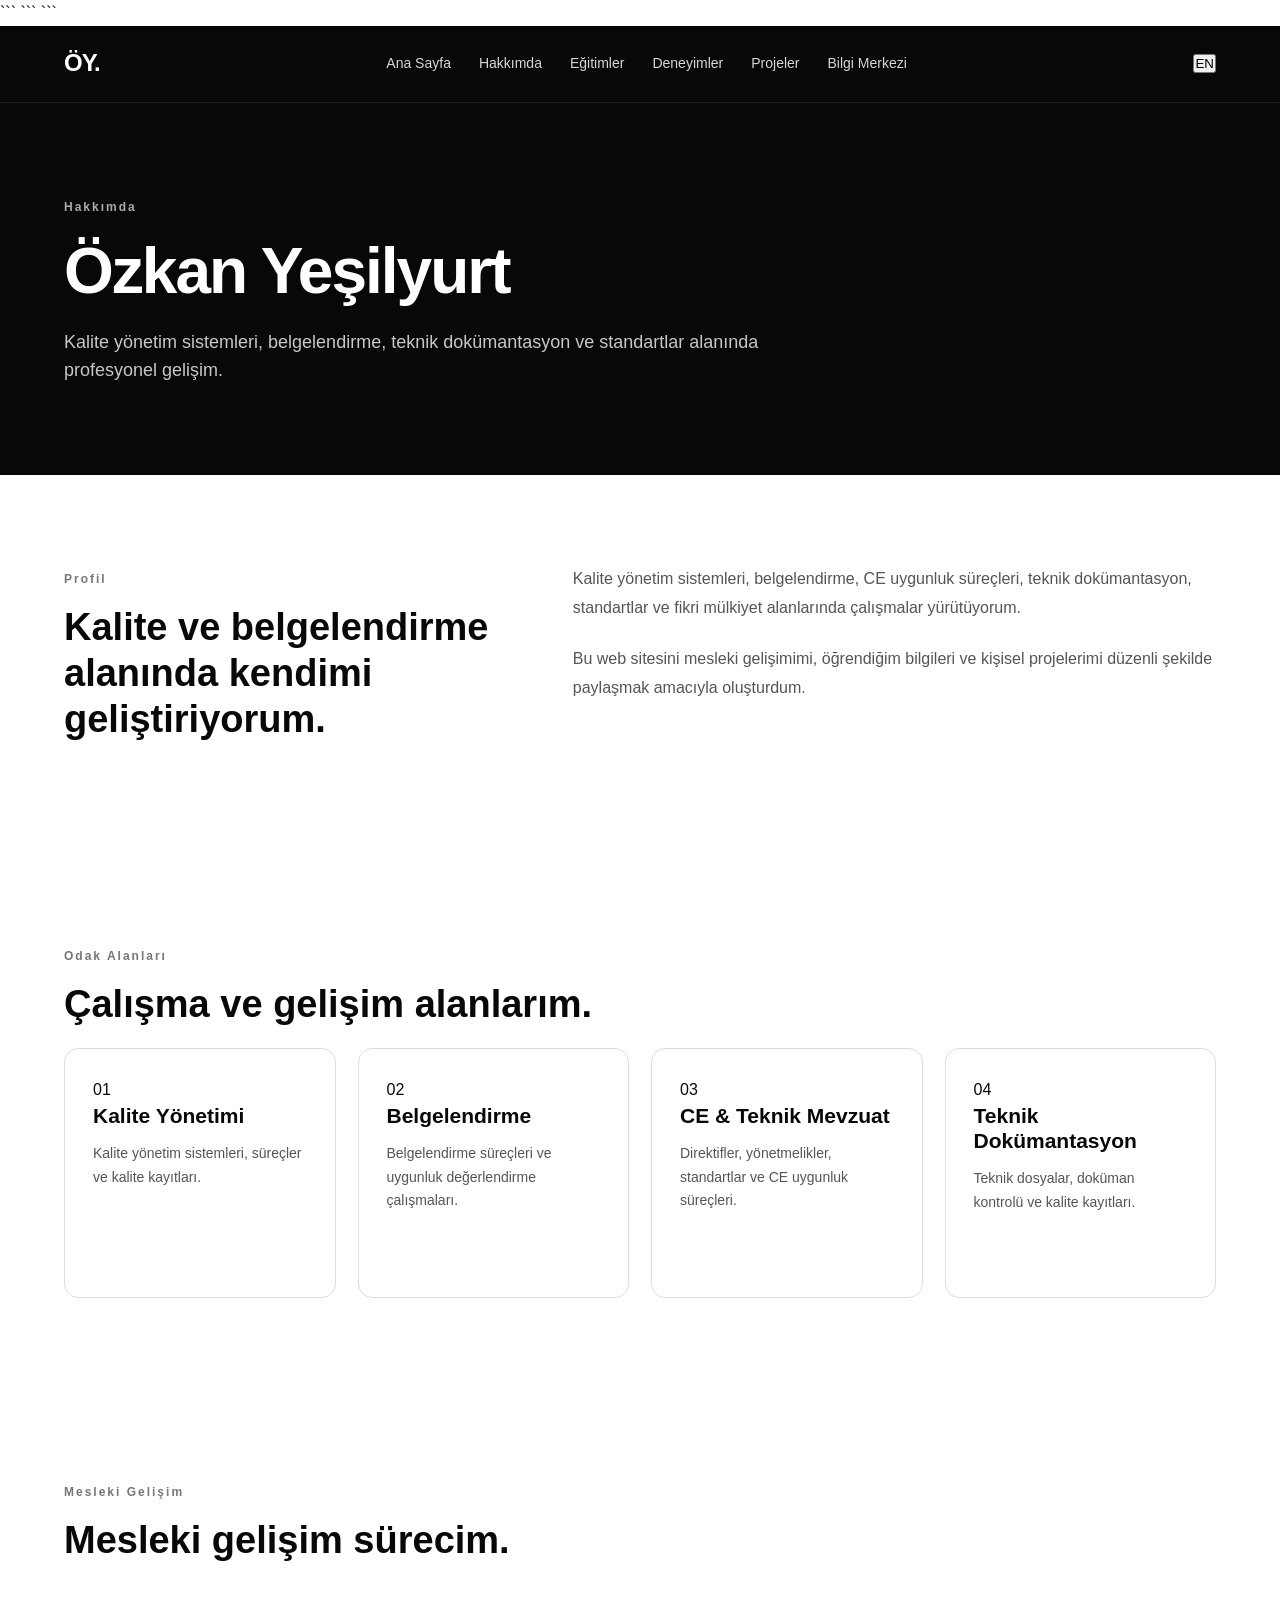
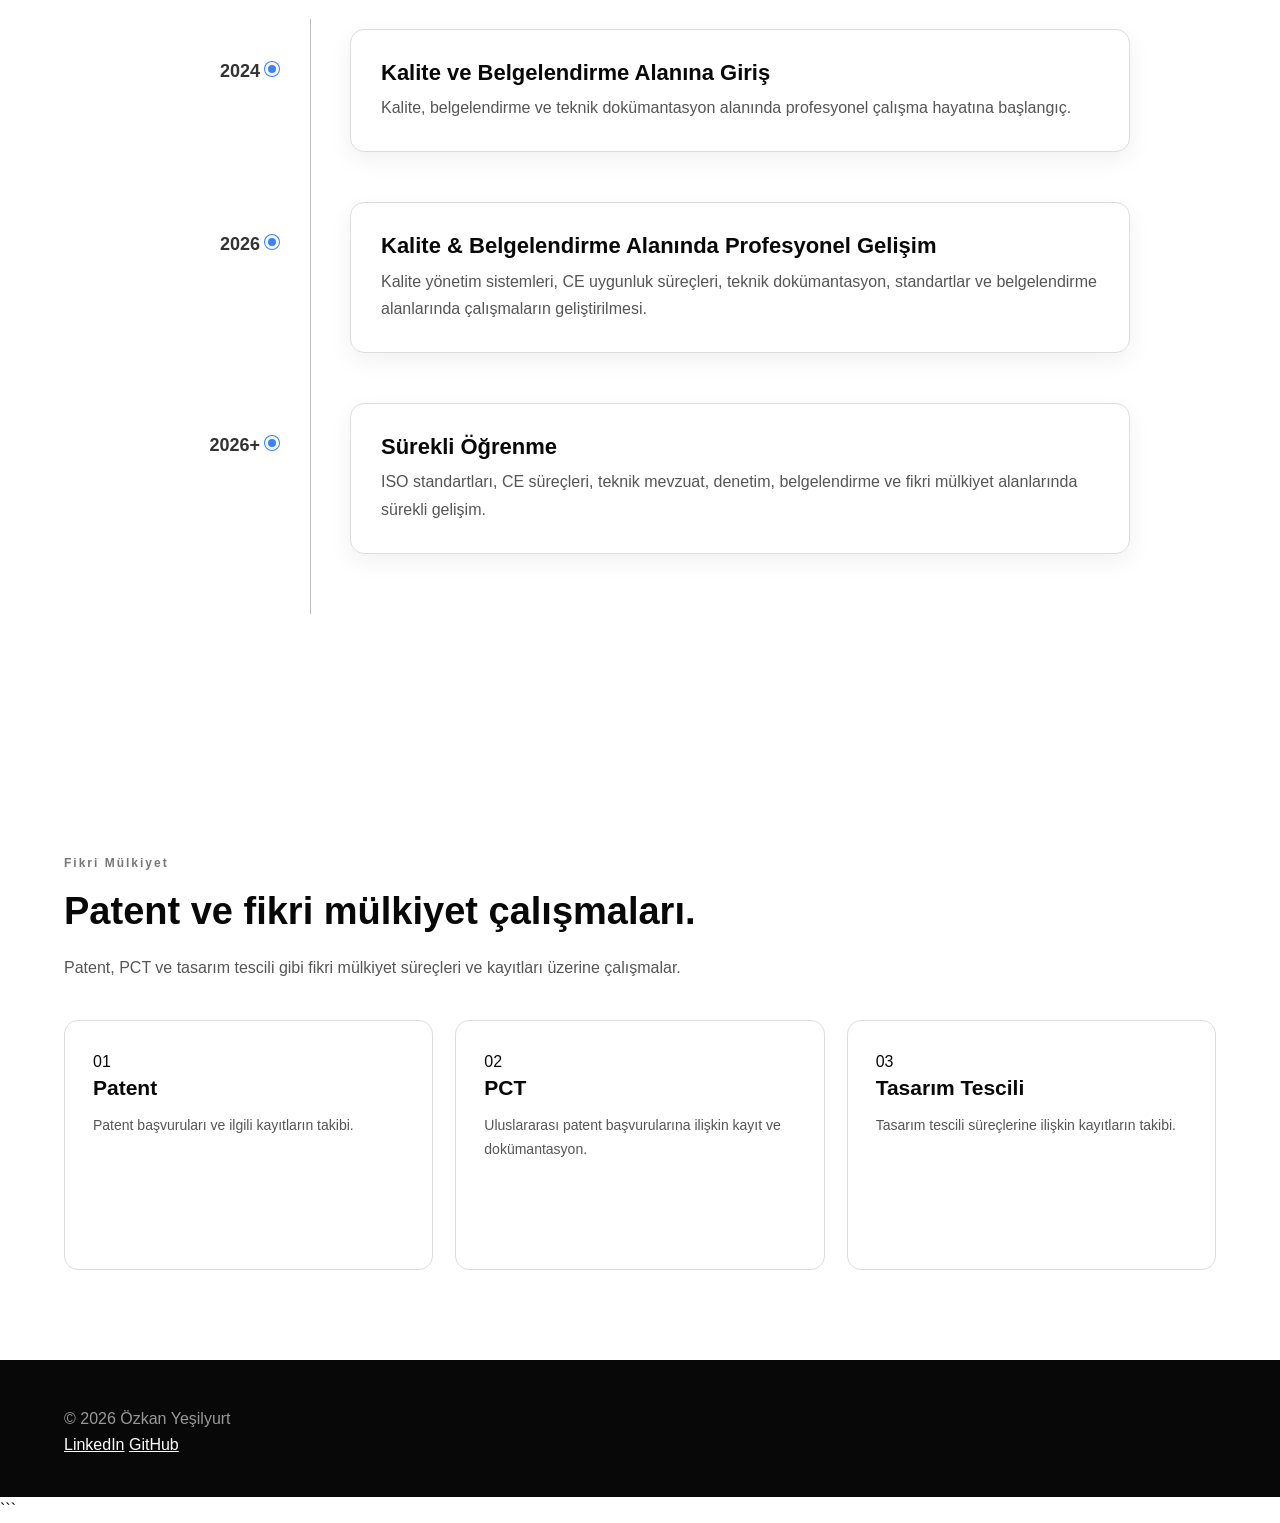
==== commit 518724f4: "Update about.html" ====
--- a/about.html
+++ b/about.html
@@ -1,431 +1,451 @@
-```html
 <!DOCTYPE html>
+
 <html lang="tr">
 <head>
     <meta charset="UTF-8">
     <meta name="viewport" content="width=device-width, initial-scale=1.0">
 
-    <title>Hakkımda | Özkan Yeşilyurt</title>
-
-    <link rel="stylesheet" href="style.css">
+```
+<title>Hakkımda | Özkan Yeşilyurt</title>
+
+<link rel="stylesheet" href="style.css">
+```
+
 </head>
 
 <body>
 
-    <!-- NAVBAR -->
-    <nav class="navbar">
-        <div class="nav-container">
-
-            <a href="index.html" class="logo">ÖY.</a>
-
-            <div class="nav-links">
-
-                <a href="index.html"
-                   data-tr="Ana Sayfa"
-                   data-en="Home">
-                    Ana Sayfa
-                </a>
-
-                <a href="about.html"
-                   data-tr="Hakkımda"
-                   data-en="About">
-                    Hakkımda
-                </a>
-
-                <a href="education.html"
-                   data-tr="Eğitimler"
-                   data-en="Education">
-                    Eğitimler
-                </a>
-
-                <a href="experience.html"
-                   data-tr="Deneyimler"
-                   data-en="Experience">
-                    Deneyimler
-                </a>
-
-                <a href="projects.html"
-                   data-tr="Projeler"
-                   data-en="Projects">
-                    Projeler
-                </a>
-
-                <a href="knowledge.html"
-                   data-tr="Bilgi Merkezi"
-                   data-en="Knowledge Center">
-                    Bilgi Merkezi
-                </a>
-
-            </div>
-
-            <button id="languageToggle" class="language-button">
-                EN
-            </button>
-
-        </div>
-    </nav>
-
-
-    <!-- PAGE HEADER -->
-    <header class="page-header">
+```
+<!-- NAVBAR -->
+<nav class="navbar">
+    <div class="nav-container">
+
+        <a href="index.html" class="logo">ÖY.</a>
+
+        <div class="nav-links">
+
+            <a href="index.html" data-tr="Ana Sayfa" data-en="Home">Ana Sayfa</a>
+
+            <a href="about.html" data-tr="Hakkımda" data-en="About">Hakkımda</a>
+
+            <a href="education.html" data-tr="Eğitimler" data-en="Education">Eğitimler</a>
+
+            <a href="experience.html" data-tr="Deneyimler" data-en="Experience">Deneyimler</a>
+
+            <a href="projects.html" data-tr="Projeler" data-en="Projects">Projeler</a>
+
+            <a href="knowledge.html" data-tr="Bilgi Merkezi" data-en="Knowledge Center">Bilgi Merkezi</a>
+
+        </div>
+
+        <button id="languageToggle" class="language-button">EN</button>
+
+    </div>
+</nav>
+
+
+<!-- PAGE HEADER -->
+<header class="page-header">
+
+    <div class="container">
+
+        <span class="section-label"
+              data-tr="Hakkımda"
+              data-en="About Me">
+            Hakkımda
+        </span>
+
+        <h1 data-tr="Özkan Yeşilyurt"
+            data-en="Özkan Yeşilyurt">
+            Özkan Yeşilyurt
+        </h1>
+
+        <p data-tr="Kalite yönetim sistemleri, belgelendirme, teknik dokümantasyon ve standartlar alanında profesyonel gelişim."
+           data-en="Professional development in quality management systems, certification, technical documentation and standards.">
+            Kalite yönetim sistemleri, belgelendirme, teknik dokümantasyon
+            ve standartlar alanında profesyonel gelişim.
+        </p>
+
+    </div>
+
+</header>
+
+
+<!-- ABOUT -->
+<main>
+
+    <section class="section">
 
         <div class="container">
 
-            <span class="section-label"
-                  data-tr="Hakkımda"
-                  data-en="About Me">
-                Hakkımda
-            </span>
-
-            <h1 data-tr="Özkan Yeşilyurt"
-                data-en="Özkan Yeşilyurt">
-                Özkan Yeşilyurt
-            </h1>
-
-            <p data-tr="Kalite yönetim sistemleri, belgelendirme, teknik dokümantasyon ve standartlar alanında profesyonel gelişim."
-               data-en="Professional development in quality management systems, certification, technical documentation and standards.">
-                Kalite yönetim sistemleri, belgelendirme, teknik dokümantasyon
-                ve standartlar alanında profesyonel gelişim.
-            </p>
-
-        </div>
-
-    </header>
-
-
-    <!-- ABOUT -->
-    <main>
-
-        <section class="section">
-
-            <div class="container">
-
-                <div class="about-grid">
-
-                    <div>
-
-                        <span class="section-label"
-                              data-tr="Profil"
-                              data-en="Profile">
-                            Profil
-                        </span>
-
-                        <h2 data-tr="Kalite ve belgelendirme alanında kendimi geliştiriyorum."
-                            data-en="I am developing myself in quality and certification.">
-                            Kalite ve belgelendirme alanında kendimi geliştiriyorum.
-                        </h2>
-
-                    </div>
-
-                    <div>
-
-                        <p data-tr="Kalite yönetim sistemleri, belgelendirme, CE uygunluk süreçleri, teknik dokümantasyon, standartlar ve fikri mülkiyet alanlarında çalışmalar yürütüyorum."
-                           data-en="I work in the areas of quality management systems, certification, CE conformity processes, technical documentation, standards and intellectual property.">
-                            Kalite yönetim sistemleri, belgelendirme,
-                            CE uygunluk süreçleri, teknik dokümantasyon,
-                            standartlar ve fikri mülkiyet alanlarında
-                            çalışmalar yürütüyorum.
+            <div class="about-grid">
+
+                <div>
+
+                    <span class="section-label"
+                          data-tr="Profil"
+                          data-en="Profile">
+                        Profil
+                    </span>
+
+                    <h2 data-tr="Kalite ve belgelendirme alanında kendimi geliştiriyorum."
+                        data-en="I am developing myself in quality and certification.">
+                        Kalite ve belgelendirme alanında kendimi geliştiriyorum.
+                    </h2>
+
+                </div>
+
+                <div>
+
+                    <p data-tr="Kalite yönetim sistemleri, belgelendirme, CE uygunluk süreçleri, teknik dokümantasyon, standartlar ve fikri mülkiyet alanlarında çalışmalar yürütüyorum."
+                       data-en="I work in the areas of quality management systems, certification, CE conformity processes, technical documentation, standards and intellectual property.">
+                        Kalite yönetim sistemleri, belgelendirme,
+                        CE uygunluk süreçleri, teknik dokümantasyon,
+                        standartlar ve fikri mülkiyet alanlarında
+                        çalışmalar yürütüyorum.
+                    </p>
+
+                    <p data-tr="Bu web sitesini mesleki gelişimimi, öğrendiğim bilgileri ve kişisel projelerimi düzenli şekilde paylaşmak amacıyla oluşturdum."
+                       data-en="I created this website to regularly share my professional development, knowledge I acquire and personal projects.">
+                        Bu web sitesini mesleki gelişimimi,
+                        öğrendiğim bilgileri ve kişisel projelerimi
+                        düzenli şekilde paylaşmak amacıyla oluşturdum.
+                    </p>
+
+                </div>
+
+            </div>
+
+        </div>
+
+    </section>
+
+
+    <!-- FOCUS AREAS -->
+    <section class="section section-dark">
+
+        <div class="container">
+
+            <div class="section-header">
+
+                <span class="section-label"
+                      data-tr="Odak Alanları"
+                      data-en="Focus Areas">
+                    Odak Alanları
+                </span>
+
+                <h2 data-tr="Çalışma ve gelişim alanlarım."
+                    data-en="My areas of work and development.">
+                    Çalışma ve gelişim alanlarım.
+                </h2>
+
+            </div>
+
+
+            <div class="focus-grid">
+
+                <div class="focus-card">
+
+                    <span>01</span>
+
+                    <h3 data-tr="Kalite Yönetimi"
+                        data-en="Quality Management">
+                        Kalite Yönetimi
+                    </h3>
+
+                    <p data-tr="Kalite yönetim sistemleri, süreçler ve kalite kayıtları."
+                       data-en="Quality management systems, processes and quality records.">
+                        Kalite yönetim sistemleri, süreçler ve kalite kayıtları.
+                    </p>
+
+                </div>
+
+
+                <div class="focus-card">
+
+                    <span>02</span>
+
+                    <h3 data-tr="Belgelendirme"
+                        data-en="Certification">
+                        Belgelendirme
+                    </h3>
+
+                    <p data-tr="Belgelendirme süreçleri ve uygunluk değerlendirme çalışmaları."
+                       data-en="Certification processes and conformity assessment activities.">
+                        Belgelendirme süreçleri ve uygunluk değerlendirme çalışmaları.
+                    </p>
+
+                </div>
+
+
+                <div class="focus-card">
+
+                    <span>03</span>
+
+                    <h3 data-tr="CE & Teknik Mevzuat"
+                        data-en="CE & Technical Legislation">
+                        CE & Teknik Mevzuat
+                    </h3>
+
+                    <p data-tr="Direktifler, yönetmelikler, standartlar ve CE uygunluk süreçleri."
+                       data-en="Directives, regulations, standards and CE conformity processes.">
+                        Direktifler, yönetmelikler, standartlar ve CE uygunluk süreçleri.
+                    </p>
+
+                </div>
+
+
+                <div class="focus-card">
+
+                    <span>04</span>
+
+                    <h3 data-tr="Teknik Dokümantasyon"
+                        data-en="Technical Documentation">
+                        Teknik Dokümantasyon
+                    </h3>
+
+                    <p data-tr="Teknik dosyalar, doküman kontrolü ve kalite kayıtları."
+                       data-en="Technical files, document control and quality records.">
+                        Teknik dosyalar, doküman kontrolü ve kalite kayıtları.
+                    </p>
+
+                </div>
+
+            </div>
+
+        </div>
+
+    </section>
+
+
+    <!-- PROFESSIONAL DEVELOPMENT -->
+    <section class="section">
+
+        <div class="container">
+
+            <div class="section-header">
+
+                <span class="section-label"
+                      data-tr="Mesleki Gelişim"
+                      data-en="Professional Development">
+                    Mesleki Gelişim
+                </span>
+
+                <h2 data-tr="Mesleki gelişim sürecim."
+                    data-en="My professional development journey.">
+                    Mesleki gelişim sürecim.
+                </h2>
+
+            </div>
+
+
+            <div class="timeline">
+
+
+                <!-- 2024 -->
+                <div class="timeline-item">
+
+                    <div class="timeline-year">
+                        2024
+                    </div>
+
+                    <div class="timeline-content">
+
+                        <h3 data-tr="Kalite ve Belgelendirme Alanına Giriş"
+                            data-en="Entering the Quality and Certification Field">
+                            Kalite ve Belgelendirme Alanına Giriş
+                        </h3>
+
+                        <p data-tr="Kalite, belgelendirme ve teknik dokümantasyon alanında profesyonel çalışma hayatına başlangıç."
+                           data-en="Beginning my professional career in quality, certification and technical documentation.">
+                            Kalite, belgelendirme ve teknik dokümantasyon
+                            alanında profesyonel çalışma hayatına başlangıç.
                         </p>
 
-                        <p data-tr="Bu web sitesini mesleki gelişimimi, öğrendiğim bilgileri ve kişisel projelerimi düzenli şekilde paylaşmak amacıyla oluşturdum."
-                           data-en="I created this website to regularly share my professional development, knowledge I acquire and personal projects.">
-                            Bu web sitesini mesleki gelişimimi,
-                            öğrendiğim bilgileri ve kişisel projelerimi
-                            düzenli şekilde paylaşmak amacıyla oluşturdum.
+                    </div>
+
+                </div>
+
+
+                <!-- 2026 -->
+                <div class="timeline-item">
+
+                    <div class="timeline-year">
+                        2026
+                    </div>
+
+                    <div class="timeline-content">
+
+                        <h3 data-tr="Kalite & Belgelendirme Alanında Profesyonel Gelişim"
+                            data-en="Professional Development in Quality & Certification">
+                            Kalite & Belgelendirme Alanında Profesyonel Gelişim
+                        </h3>
+
+                        <p data-tr="Kalite yönetim sistemleri, CE uygunluk süreçleri, teknik dokümantasyon, standartlar ve belgelendirme alanlarında çalışmaların geliştirilmesi."
+                           data-en="Developing professional experience in quality management systems, CE conformity processes, technical documentation, standards and certification.">
+                            Kalite yönetim sistemleri, CE uygunluk süreçleri,
+                            teknik dokümantasyon, standartlar ve belgelendirme
+                            alanlarında çalışmaların geliştirilmesi.
                         </p>
 
                     </div>
 
                 </div>
 
-            </div>
-
-        </section>
-
-
-        <!-- FOCUS AREAS -->
-        <section class="section section-dark">
-
-            <div class="container">
-
-                <div class="section-header">
-
-                    <span class="section-label"
-                          data-tr="Odak Alanları"
-                          data-en="Focus Areas">
-                        Odak Alanları
-                    </span>
-
-                    <h2 data-tr="Çalışma ve gelişim alanlarım."
-                        data-en="My areas of work and development.">
-                        Çalışma ve gelişim alanlarım.
-                    </h2>
-
-                </div>
-
-
-                <div class="focus-grid">
-
-                    <div class="focus-card">
-
-                        <span>01</span>
-
-                        <h3 data-tr="Kalite Yönetimi"
-                            data-en="Quality Management">
-                            Kalite Yönetimi
+
+                <!-- 2026+ -->
+                <div class="timeline-item">
+
+                    <div class="timeline-year">
+                        2026+
+                    </div>
+
+                    <div class="timeline-content">
+
+                        <h3 data-tr="Sürekli Öğrenme"
+                            data-en="Continuous Learning">
+                            Sürekli Öğrenme
                         </h3>
 
-                        <p data-tr="Kalite yönetim sistemleri, süreçler ve kalite kayıtları."
-                           data-en="Quality management systems, processes and quality records.">
-                            Kalite yönetim sistemleri, süreçler ve kalite kayıtları.
+                        <p data-tr="ISO standartları, CE süreçleri, teknik mevzuat, denetim, belgelendirme ve fikri mülkiyet alanlarında sürekli gelişim."
+                           data-en="Continuous development in ISO standards, CE processes, technical legislation, auditing, certification and intellectual property.">
+                            ISO standartları, CE süreçleri, teknik mevzuat,
+                            denetim, belgelendirme ve fikri mülkiyet
+                            alanlarında sürekli gelişim.
                         </p>
 
                     </div>
 
-
-                    <div class="focus-card">
-
-                        <span>02</span>
-
-                        <h3 data-tr="Belgelendirme"
-                            data-en="Certification">
-                            Belgelendirme
-                        </h3>
-
-                        <p data-tr="Belgelendirme süreçleri ve uygunluk değerlendirme çalışmaları."
-                           data-en="Certification processes and conformity assessment activities.">
-                            Belgelendirme süreçleri ve uygunluk değerlendirme çalışmaları.
-                        </p>
-
-                    </div>
-
-
-                    <div class="focus-card">
-
-                        <span>03</span>
-
-                        <h3 data-tr="CE & Teknik Mevzuat"
-                            data-en="CE & Technical Legislation">
-                            CE & Teknik Mevzuat
-                        </h3>
-
-                        <p data-tr="Direktifler, yönetmelikler, standartlar ve CE uygunluk süreçleri."
-                           data-en="Directives, regulations, standards and CE conformity processes.">
-                            Direktifler, yönetmelikler, standartlar ve CE uygunluk süreçleri.
-                        </p>
-
-                    </div>
-
-
-                    <div class="focus-card">
-
-                        <span>04</span>
-
-                        <h3 data-tr="Teknik Dokümantasyon"
-                            data-en="Technical Documentation">
-                            Teknik Dokümantasyon
-                        </h3>
-
-                        <p data-tr="Teknik dosyalar, doküman kontrolü ve kalite kayıtları."
-                           data-en="Technical files, document control and quality records.">
-                            Teknik dosyalar, doküman kontrolü ve kalite kayıtları.
-                        </p>
-
-                    </div>
-
-                </div>
-
-            </div>
-
-        </section>
-
-
-        <!-- PROFESSIONAL DEVELOPMENT -->
-        <section class="section">
-
-            <div class="container">
-
-                <div class="section-header">
-
-                    <span class="section-label"
-                          data-tr="Profesyonel Gelişim"
-                          data-en="Professional Development">
-                        Profesyonel Gelişim
-                    </span>
-
-                    <h2 data-tr="Mesleki gelişim sürecim."
-                        data-en="My professional development journey.">
-                        Mesleki gelişim sürecim.
-                    </h2>
-
-                </div>
-
-
-                <div class="timeline">
-
-                    <div class="timeline-item">
-
-                        <div class="timeline-year">
-                            2026
-                        </div>
-
-                        <div class="timeline-content">
-
-                            <h3 data-tr="Kalite & Belgelendirme Alanına Geçiş"
-                                data-en="Moving into Quality & Certification">
-                                Kalite & Belgelendirme Alanına Geçiş
-                            </h3>
-
-                            <p data-tr="Kalite yönetim sistemleri, belgelendirme, teknik dokümantasyon ve uygunluk süreçleri üzerine profesyonel çalışma."
-                               data-en="Professional work focused on quality management systems, certification, technical documentation and conformity processes.">
-                                Kalite yönetim sistemleri, belgelendirme,
-                                teknik dokümantasyon ve uygunluk süreçleri
-                                üzerine profesyonel çalışma.
-                            </p>
-
-                        </div>
-
-                    </div>
-
-
-                    <div class="timeline-item">
-
-                        <div class="timeline-year">
-                            2026+
-                        </div>
-
-                        <div class="timeline-content">
-
-                            <h3 data-tr="Sürekli Öğrenme"
-                                data-en="Continuous Learning">
-                                Sürekli Öğrenme
-                            </h3>
-
-                            <p data-tr="ISO standartları, CE süreçleri, teknik mevzuat, denetim ve belgelendirme alanlarında gelişim."
-                               data-en="Continuous development in ISO standards, CE processes, technical legislation, auditing and certification.">
-                                ISO standartları, CE süreçleri,
-                                teknik mevzuat, denetim ve belgelendirme
-                                alanlarında gelişim.
-                            </p>
-
-                        </div>
-
-                    </div>
-
-                </div>
-
-            </div>
-
-        </section>
-
-
-        <!-- PATENT & IP -->
-        <section class="section section-dark">
-
-            <div class="container">
-
-                <div class="section-header">
-
-                    <span class="section-label"
-                          data-tr="Fikri Mülkiyet"
-                          data-en="Intellectual Property">
-                        Fikri Mülkiyet
-                    </span>
-
-                    <h2 data-tr="Patent ve fikri mülkiyet çalışmaları."
-                        data-en="Patent and intellectual property work.">
-                        Patent ve fikri mülkiyet çalışmaları.
-                    </h2>
-
-                    <p data-tr="Patent, PCT ve tasarım tescili gibi fikri mülkiyet süreçleri ve kayıtları üzerine çalışmalar."
-                       data-en="Work involving intellectual property processes and records such as patents, PCT applications and design registrations.">
-                        Patent, PCT ve tasarım tescili gibi fikri mülkiyet
-                        süreçleri ve kayıtları üzerine çalışmalar.
-                    </p>
-
-                </div>
-
-
-                <div class="patent-cards">
-
-                    <div class="focus-card">
-
-                        <span>01</span>
-
-                        <h3 data-tr="Patent"
-                            data-en="Patent">
-                            Patent
-                        </h3>
-
-                        <p data-tr="Patent başvuruları ve ilgili kayıtların takibi."
-                           data-en="Tracking patent applications and related records.">
-                            Patent başvuruları ve ilgili kayıtların takibi.
-                        </p>
-
-                    </div>
-
-
-                    <div class="focus-card">
-
-                        <span>02</span>
-
-                        <h3 data-tr="PCT"
-                            data-en="PCT">
-                            PCT
-                        </h3>
-
-                        <p data-tr="Uluslararası patent başvurularına ilişkin kayıt ve dokümantasyon."
-                           data-en="Records and documentation related to international patent applications.">
-                            Uluslararası patent başvurularına ilişkin
-                            kayıt ve dokümantasyon.
-                        </p>
-
-                    </div>
-
-
-                    <div class="focus-card">
-
-                        <span>03</span>
-
-                        <h3 data-tr="Tasarım Tescili"
-                            data-en="Design Registration">
-                            Tasarım Tescili
-                        </h3>
-
-                        <p data-tr="Tasarım tescili süreçlerine ilişkin kayıtların takibi."
-                           data-en="Tracking records related to design registration processes.">
-                            Tasarım tescili süreçlerine ilişkin kayıtların takibi.
-                        </p>
-
-                    </div>
-
-                </div>
-
-            </div>
-
-        </section>
-
-    </main>
-
-
-    <!-- FOOTER -->
-    <footer class="footer">
+                </div>
+
+            </div>
+
+        </div>
+
+    </section>
+
+
+    <!-- PATENT & IP -->
+    <section class="section section-dark">
 
         <div class="container">
 
-            <p>
-                © 2026 Özkan Yeşilyurt
-            </p>
-
-            <div class="footer-links">
-
-                <a href="#"
-                   data-tr="LinkedIn"
-                   data-en="LinkedIn">
-                    LinkedIn
-                </a>
-
-                <a href="#"
-                   data-tr="GitHub"
-                   data-en="GitHub">
+            <div class="section-header">
+
+                <span class="section-label"
+                      data-tr="Fikri Mülkiyet"
+                      data-en="Intellectual Property">
+                    Fikri Mülkiyet
+                </span>
+
+                <h2 data-tr="Patent ve fikri mülkiyet çalışmaları."
+                    data-en="Patent and intellectual property work.">
+                    Patent ve fikri mülkiyet çalışmaları.
+                </h2>
+
+                <p data-tr="Patent, PCT ve tasarım tescili gibi fikri mülkiyet süreçleri ve kayıtları üzerine çalışmalar."
+                   data-en="Work involving intellectual property processes and records such as patents, PCT applications and design registrations.">
+                    Patent, PCT ve tasarım tescili gibi fikri mülkiyet
+                    süreçleri ve kayıtları üzerine çalışmalar.
+                </p>
+
+            </div>
+
+
+            <div class="patent-cards">
+
+                <div class="focus-card">
+
+                    <span>01</span>
+
+                    <h3 data-tr="Patent"
+                        data-en="Patent">
+                        Patent
+                    </h3>
+
+                    <p data-tr="Patent başvuruları ve ilgili kayıtların takibi."
+                       data-en="Tracking patent applications and related records.">
+                        Patent başvuruları ve ilgili kayıtların takibi.
+                    </p>
+
+                </div>
+
+
+                <div class="focus-card">
+
+                    <span>02</span>
+
+                    <h3 data-tr="PCT"
+                        data-en="PCT">
+                        PCT
+                    </h3>
+
+                    <p data-tr="Uluslararası patent başvurularına ilişkin kayıt ve dokümantasyon."
+                       data-en="Records and documentation related to international patent applications.">
+                        Uluslararası patent başvurularına ilişkin
+                        kayıt ve dokümantasyon.
+                    </p>
+
+                </div>
+
+
+                <div class="focus-card">
+
+                    <span>03</span>
+
+                    <h3 data-tr="Tasarım Tescili"
+                        data-en="Design Registration">
+                        Tasarım Tescili
+                    </h3>
+
+                    <p data-tr="Tasarım tescili süreçlerine ilişkin kayıtların takibi."
+                       data-en="Tracking records related to design registration processes.">
+                        Tasarım tescili süreçlerine ilişkin kayıtların takibi.
+                    </p>
+
+                </div>
+
+            </div>
+
+        </div>
+
+    </section>
+
+</main>
+
+
+<!-- FOOTER -->
+<footer class="footer">
+
+    <div class="container">
+
+        <p>
+            © 2026 Özkan Yeşilyurt
+        </p>
+
+        <div class="footer-links">
+
+            <a href="#"
+               data-tr="LinkedIn"
+               data-en="LinkedIn">
+                LinkedIn
+            </a>
+
+            <a href="#"
+               data-tr="GitHub"
+               data-en="GitHub">
+                GitHub
+            </a>
+
+        </div>
+
+    </div>
+
+</footer>
+
+
+<script src="script.js"></script>
 ```
+
+</body>
+</html>
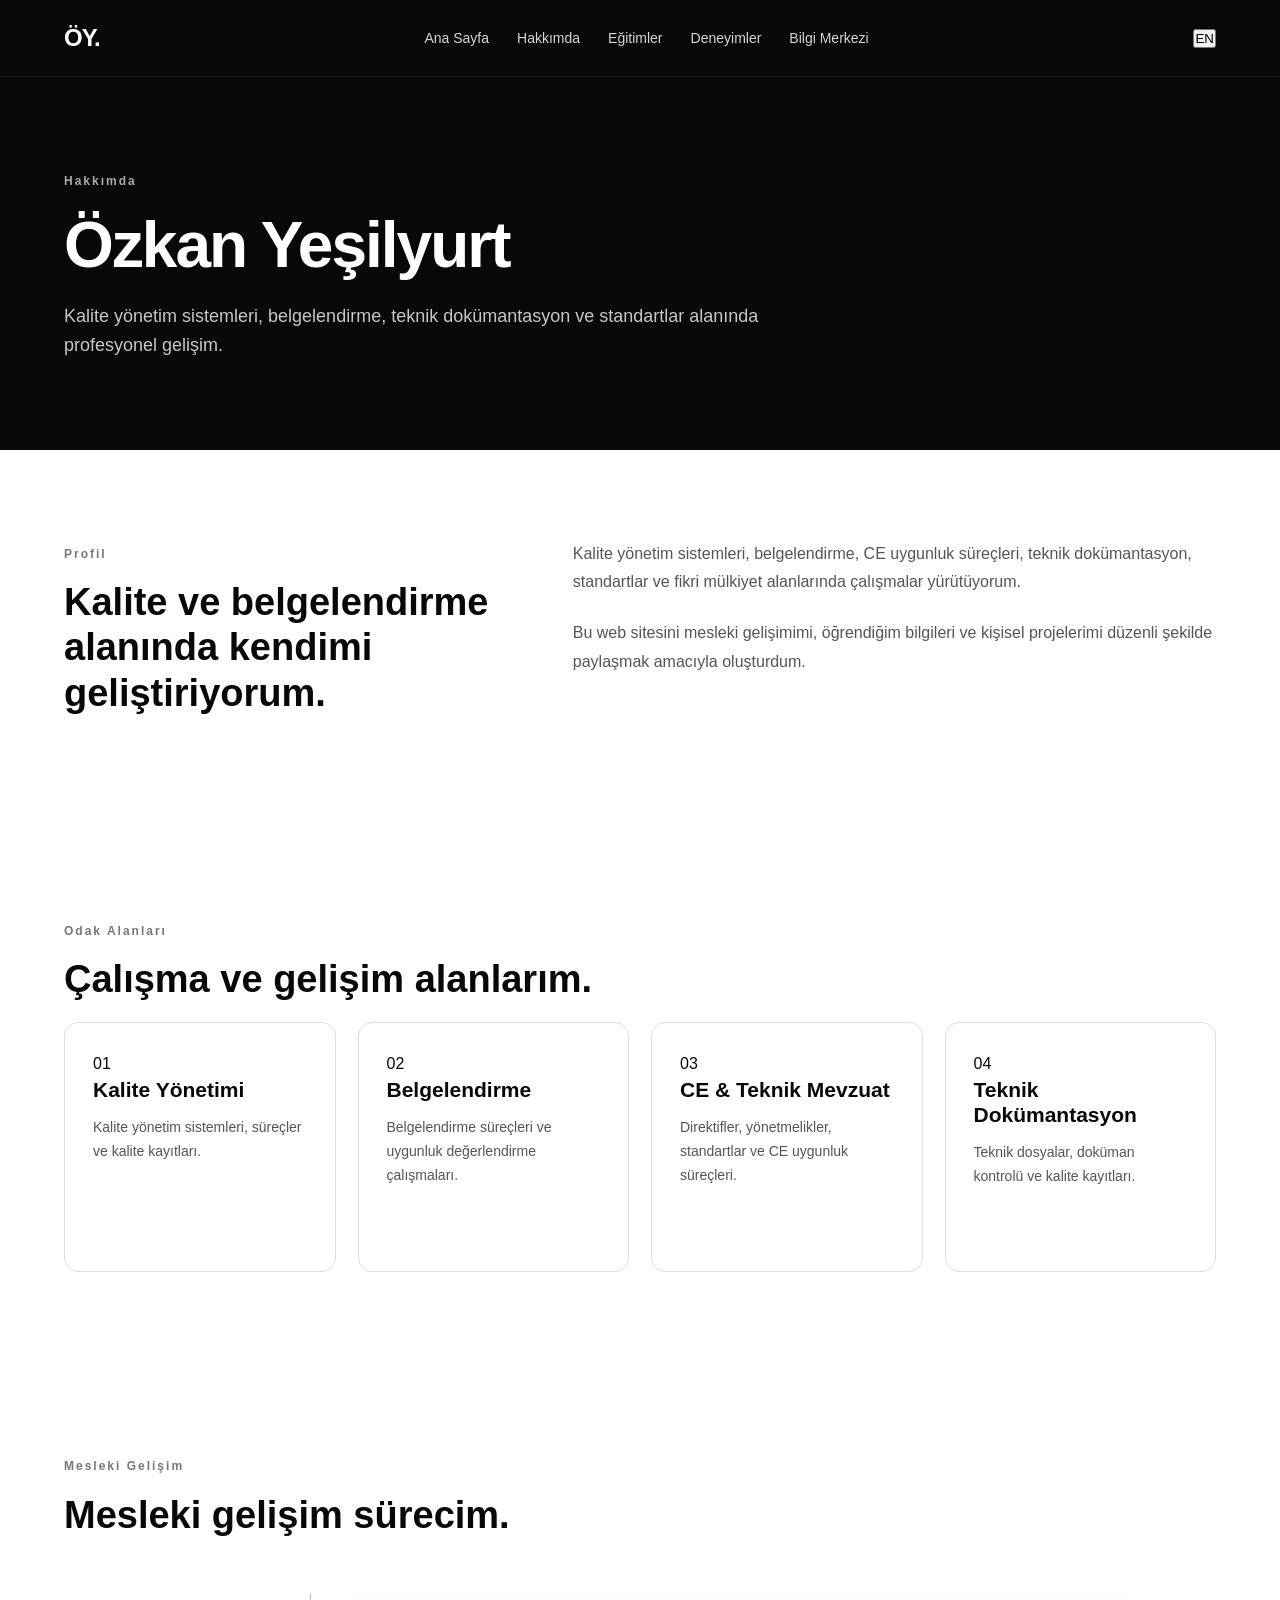
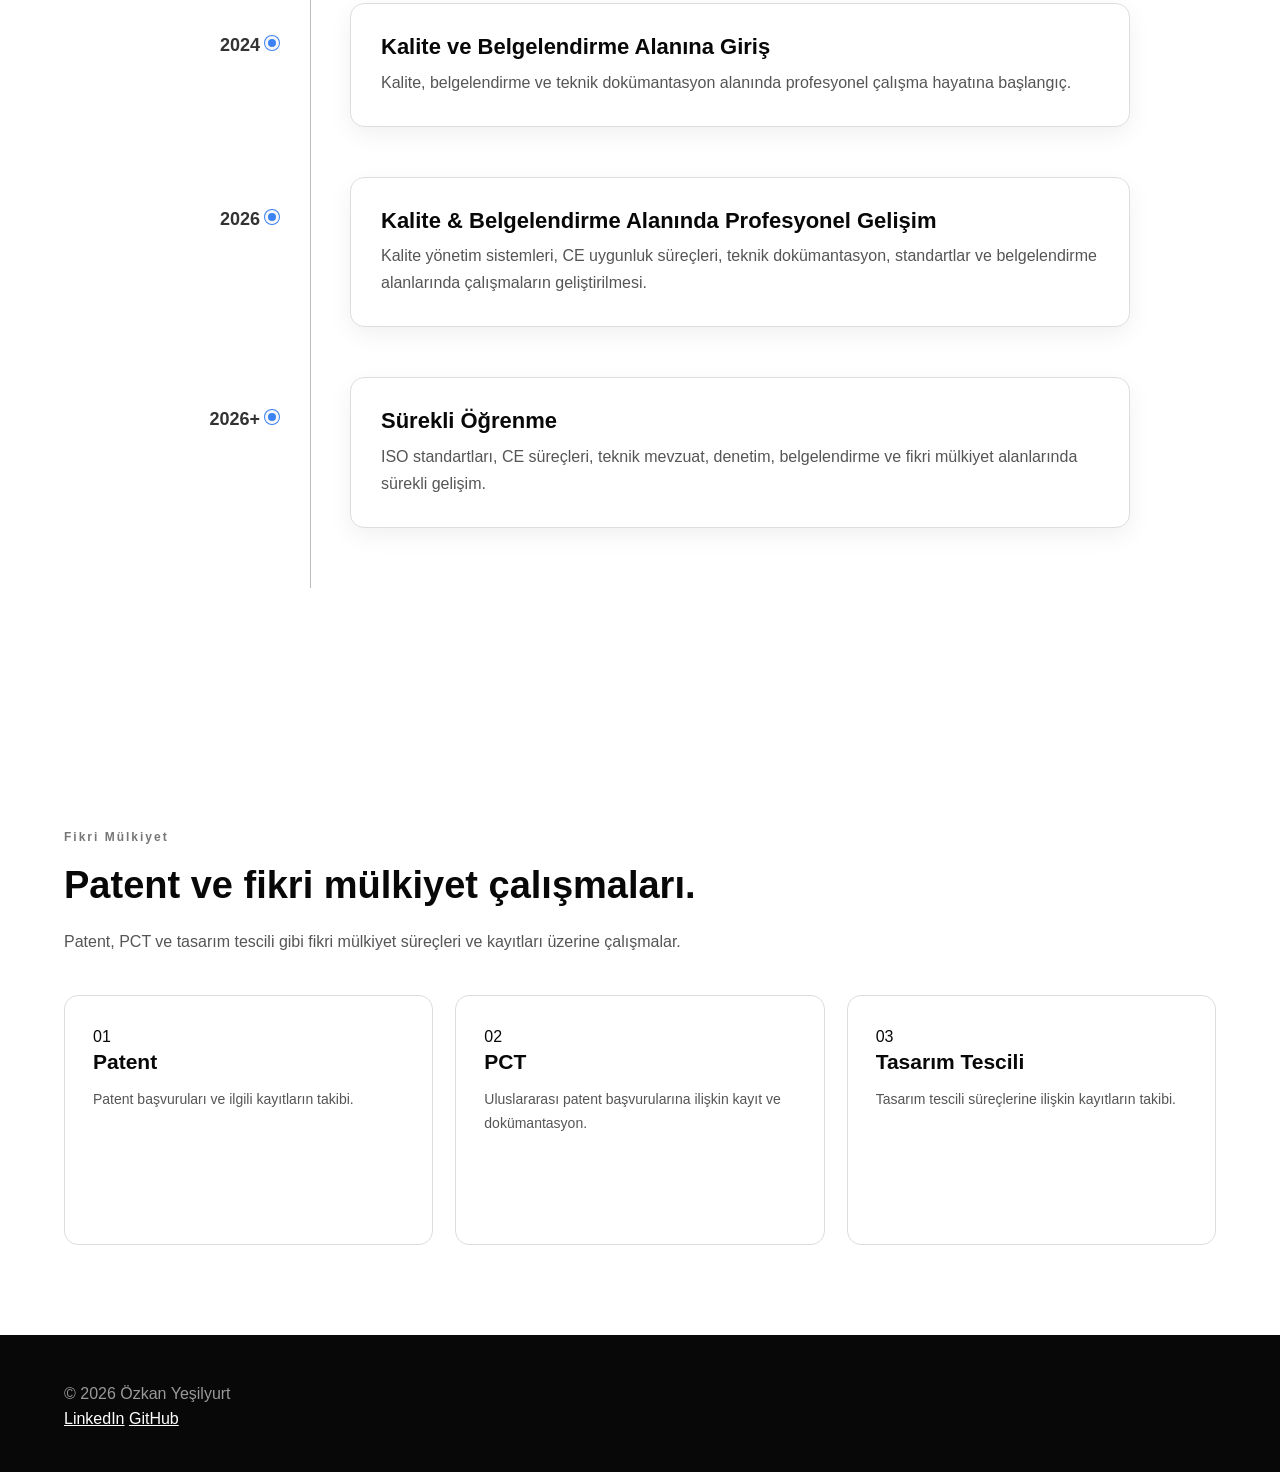
==== commit ddff45e7: "Fix About page HTML and remove Projects navigation" ====
--- a/about.html
+++ b/about.html
@@ -1,451 +1,90 @@
 <!DOCTYPE html>
-
 <html lang="tr">
 <head>
-    <meta charset="UTF-8">
-    <meta name="viewport" content="width=device-width, initial-scale=1.0">
-
-```
+<meta charset="UTF-8">
+<meta name="viewport" content="width=device-width, initial-scale=1.0">
 <title>Hakkımda | Özkan Yeşilyurt</title>
-
 <link rel="stylesheet" href="style.css">
-```
-
 </head>
-
 <body>
 
-```
-<!-- NAVBAR -->
 <nav class="navbar">
     <div class="nav-container">
-
         <a href="index.html" class="logo">ÖY.</a>
-
         <div class="nav-links">
-
             <a href="index.html" data-tr="Ana Sayfa" data-en="Home">Ana Sayfa</a>
-
             <a href="about.html" data-tr="Hakkımda" data-en="About">Hakkımda</a>
-
             <a href="education.html" data-tr="Eğitimler" data-en="Education">Eğitimler</a>
-
             <a href="experience.html" data-tr="Deneyimler" data-en="Experience">Deneyimler</a>
-
-            <a href="projects.html" data-tr="Projeler" data-en="Projects">Projeler</a>
-
             <a href="knowledge.html" data-tr="Bilgi Merkezi" data-en="Knowledge Center">Bilgi Merkezi</a>
-
         </div>
-
         <button id="languageToggle" class="language-button">EN</button>
-
     </div>
 </nav>
+<header class="page-header">
+<div class="container">
+<span class="section-label" data-tr="Hakkımda" data-en="About Me">Hakkımda</span>
+<h1>Özkan Yeşilyurt</h1>
+<p data-tr="Kalite yönetim sistemleri, belgelendirme, teknik dokümantasyon ve standartlar alanında profesyonel gelişim." data-en="Professional development in quality management systems, certification, technical documentation and standards.">Kalite yönetim sistemleri, belgelendirme, teknik dokümantasyon ve standartlar alanında profesyonel gelişim.</p>
+</div>
+</header>
+<main>
+<section class="section">
+<div class="container">
+<div class="about-grid">
+<div><span class="section-label" data-tr="Profil" data-en="Profile">Profil</span><h2 data-tr="Kalite ve belgelendirme alanında kendimi geliştiriyorum." data-en="I am developing myself in quality and certification.">Kalite ve belgelendirme alanında kendimi geliştiriyorum.</h2></div>
+<div>
+<p data-tr="Kalite yönetim sistemleri, belgelendirme, CE uygunluk süreçleri, teknik dokümantasyon, standartlar ve fikri mülkiyet alanlarında çalışmalar yürütüyorum." data-en="I work in the areas of quality management systems, certification, CE conformity processes, technical documentation, standards and intellectual property.">Kalite yönetim sistemleri, belgelendirme, CE uygunluk süreçleri, teknik dokümantasyon, standartlar ve fikri mülkiyet alanlarında çalışmalar yürütüyorum.</p>
+<p data-tr="Bu web sitesini mesleki gelişimimi, öğrendiğim bilgileri ve kişisel projelerimi düzenli şekilde paylaşmak amacıyla oluşturdum." data-en="I created this website to regularly share my professional development, knowledge I acquire and personal projects.">Bu web sitesini mesleki gelişimimi, öğrendiğim bilgileri ve kişisel projelerimi düzenli şekilde paylaşmak amacıyla oluşturdum.</p>
+</div>
+</div>
+</div>
+</section>
 
+<section class="section section-dark">
+<div class="container">
+<div class="section-header"><span class="section-label" data-tr="Odak Alanları" data-en="Focus Areas">Odak Alanları</span><h2 data-tr="Çalışma ve gelişim alanlarım." data-en="My areas of work and development.">Çalışma ve gelişim alanlarım.</h2></div>
+<div class="focus-grid">
+<div class="focus-card"><span>01</span><h3 data-tr="Kalite Yönetimi" data-en="Quality Management">Kalite Yönetimi</h3><p data-tr="Kalite yönetim sistemleri, süreçler ve kalite kayıtları." data-en="Quality management systems, processes and quality records.">Kalite yönetim sistemleri, süreçler ve kalite kayıtları.</p></div>
+<div class="focus-card"><span>02</span><h3 data-tr="Belgelendirme" data-en="Certification">Belgelendirme</h3><p data-tr="Belgelendirme süreçleri ve uygunluk değerlendirme çalışmaları." data-en="Certification processes and conformity assessment activities.">Belgelendirme süreçleri ve uygunluk değerlendirme çalışmaları.</p></div>
+<div class="focus-card"><span>03</span><h3 data-tr="CE & Teknik Mevzuat" data-en="CE & Technical Legislation">CE & Teknik Mevzuat</h3><p data-tr="Direktifler, yönetmelikler, standartlar ve CE uygunluk süreçleri." data-en="Directives, regulations, standards and CE conformity processes.">Direktifler, yönetmelikler, standartlar ve CE uygunluk süreçleri.</p></div>
+<div class="focus-card"><span>04</span><h3 data-tr="Teknik Dokümantasyon" data-en="Technical Documentation">Teknik Dokümantasyon</h3><p data-tr="Teknik dosyalar, doküman kontrolü ve kalite kayıtları." data-en="Technical files, document control and quality records.">Teknik dosyalar, doküman kontrolü ve kalite kayıtları.</p></div>
+</div>
+</div>
+</section>
 
-<!-- PAGE HEADER -->
-<header class="page-header">
+<section class="section">
+<div class="container">
+<div class="section-header"><span class="section-label" data-tr="Mesleki Gelişim" data-en="Professional Development">Mesleki Gelişim</span><h2 data-tr="Mesleki gelişim sürecim." data-en="My professional development journey.">Mesleki gelişim sürecim.</h2></div>
+<div class="timeline">
+<div class="timeline-item"><div class="timeline-year">2024</div><div class="timeline-content"><h3 data-tr="Kalite ve Belgelendirme Alanına Giriş" data-en="Entering the Quality and Certification Field">Kalite ve Belgelendirme Alanına Giriş</h3><p data-tr="Kalite, belgelendirme ve teknik dokümantasyon alanında profesyonel çalışma hayatına başlangıç." data-en="Beginning my professional career in quality, certification and technical documentation.">Kalite, belgelendirme ve teknik dokümantasyon alanında profesyonel çalışma hayatına başlangıç.</p></div></div>
+<div class="timeline-item"><div class="timeline-year">2026</div><div class="timeline-content"><h3 data-tr="Kalite & Belgelendirme Alanında Profesyonel Gelişim" data-en="Professional Development in Quality & Certification">Kalite & Belgelendirme Alanında Profesyonel Gelişim</h3><p data-tr="Kalite yönetim sistemleri, CE uygunluk süreçleri, teknik dokümantasyon, standartlar ve belgelendirme alanlarında çalışmaların geliştirilmesi." data-en="Developing professional experience in quality management systems, CE conformity processes, technical documentation, standards and certification.">Kalite yönetim sistemleri, CE uygunluk süreçleri, teknik dokümantasyon, standartlar ve belgelendirme alanlarında çalışmaların geliştirilmesi.</p></div></div>
+<div class="timeline-item"><div class="timeline-year">2026+</div><div class="timeline-content"><h3 data-tr="Sürekli Öğrenme" data-en="Continuous Learning">Sürekli Öğrenme</h3><p data-tr="ISO standartları, CE süreçleri, teknik mevzuat, denetim, belgelendirme ve fikri mülkiyet alanlarında sürekli gelişim." data-en="Continuous development in ISO standards, CE processes, technical legislation, auditing, certification and intellectual property.">ISO standartları, CE süreçleri, teknik mevzuat, denetim, belgelendirme ve fikri mülkiyet alanlarında sürekli gelişim.</p></div></div>
+</div>
+</div>
+</section>
 
-    <div class="container">
-
-        <span class="section-label"
-              data-tr="Hakkımda"
-              data-en="About Me">
-            Hakkımda
-        </span>
-
-        <h1 data-tr="Özkan Yeşilyurt"
-            data-en="Özkan Yeşilyurt">
-            Özkan Yeşilyurt
-        </h1>
-
-        <p data-tr="Kalite yönetim sistemleri, belgelendirme, teknik dokümantasyon ve standartlar alanında profesyonel gelişim."
-           data-en="Professional development in quality management systems, certification, technical documentation and standards.">
-            Kalite yönetim sistemleri, belgelendirme, teknik dokümantasyon
-            ve standartlar alanında profesyonel gelişim.
-        </p>
-
-    </div>
-
-</header>
-
-
-<!-- ABOUT -->
-<main>
-
-    <section class="section">
-
-        <div class="container">
-
-            <div class="about-grid">
-
-                <div>
-
-                    <span class="section-label"
-                          data-tr="Profil"
-                          data-en="Profile">
-                        Profil
-                    </span>
-
-                    <h2 data-tr="Kalite ve belgelendirme alanında kendimi geliştiriyorum."
-                        data-en="I am developing myself in quality and certification.">
-                        Kalite ve belgelendirme alanında kendimi geliştiriyorum.
-                    </h2>
-
-                </div>
-
-                <div>
-
-                    <p data-tr="Kalite yönetim sistemleri, belgelendirme, CE uygunluk süreçleri, teknik dokümantasyon, standartlar ve fikri mülkiyet alanlarında çalışmalar yürütüyorum."
-                       data-en="I work in the areas of quality management systems, certification, CE conformity processes, technical documentation, standards and intellectual property.">
-                        Kalite yönetim sistemleri, belgelendirme,
-                        CE uygunluk süreçleri, teknik dokümantasyon,
-                        standartlar ve fikri mülkiyet alanlarında
-                        çalışmalar yürütüyorum.
-                    </p>
-
-                    <p data-tr="Bu web sitesini mesleki gelişimimi, öğrendiğim bilgileri ve kişisel projelerimi düzenli şekilde paylaşmak amacıyla oluşturdum."
-                       data-en="I created this website to regularly share my professional development, knowledge I acquire and personal projects.">
-                        Bu web sitesini mesleki gelişimimi,
-                        öğrendiğim bilgileri ve kişisel projelerimi
-                        düzenli şekilde paylaşmak amacıyla oluşturdum.
-                    </p>
-
-                </div>
-
-            </div>
-
-        </div>
-
-    </section>
-
-
-    <!-- FOCUS AREAS -->
-    <section class="section section-dark">
-
-        <div class="container">
-
-            <div class="section-header">
-
-                <span class="section-label"
-                      data-tr="Odak Alanları"
-                      data-en="Focus Areas">
-                    Odak Alanları
-                </span>
-
-                <h2 data-tr="Çalışma ve gelişim alanlarım."
-                    data-en="My areas of work and development.">
-                    Çalışma ve gelişim alanlarım.
-                </h2>
-
-            </div>
-
-
-            <div class="focus-grid">
-
-                <div class="focus-card">
-
-                    <span>01</span>
-
-                    <h3 data-tr="Kalite Yönetimi"
-                        data-en="Quality Management">
-                        Kalite Yönetimi
-                    </h3>
-
-                    <p data-tr="Kalite yönetim sistemleri, süreçler ve kalite kayıtları."
-                       data-en="Quality management systems, processes and quality records.">
-                        Kalite yönetim sistemleri, süreçler ve kalite kayıtları.
-                    </p>
-
-                </div>
-
-
-                <div class="focus-card">
-
-                    <span>02</span>
-
-                    <h3 data-tr="Belgelendirme"
-                        data-en="Certification">
-                        Belgelendirme
-                    </h3>
-
-                    <p data-tr="Belgelendirme süreçleri ve uygunluk değerlendirme çalışmaları."
-                       data-en="Certification processes and conformity assessment activities.">
-                        Belgelendirme süreçleri ve uygunluk değerlendirme çalışmaları.
-                    </p>
-
-                </div>
-
-
-                <div class="focus-card">
-
-                    <span>03</span>
-
-                    <h3 data-tr="CE & Teknik Mevzuat"
-                        data-en="CE & Technical Legislation">
-                        CE & Teknik Mevzuat
-                    </h3>
-
-                    <p data-tr="Direktifler, yönetmelikler, standartlar ve CE uygunluk süreçleri."
-                       data-en="Directives, regulations, standards and CE conformity processes.">
-                        Direktifler, yönetmelikler, standartlar ve CE uygunluk süreçleri.
-                    </p>
-
-                </div>
-
-
-                <div class="focus-card">
-
-                    <span>04</span>
-
-                    <h3 data-tr="Teknik Dokümantasyon"
-                        data-en="Technical Documentation">
-                        Teknik Dokümantasyon
-                    </h3>
-
-                    <p data-tr="Teknik dosyalar, doküman kontrolü ve kalite kayıtları."
-                       data-en="Technical files, document control and quality records.">
-                        Teknik dosyalar, doküman kontrolü ve kalite kayıtları.
-                    </p>
-
-                </div>
-
-            </div>
-
-        </div>
-
-    </section>
-
-
-    <!-- PROFESSIONAL DEVELOPMENT -->
-    <section class="section">
-
-        <div class="container">
-
-            <div class="section-header">
-
-                <span class="section-label"
-                      data-tr="Mesleki Gelişim"
-                      data-en="Professional Development">
-                    Mesleki Gelişim
-                </span>
-
-                <h2 data-tr="Mesleki gelişim sürecim."
-                    data-en="My professional development journey.">
-                    Mesleki gelişim sürecim.
-                </h2>
-
-            </div>
-
-
-            <div class="timeline">
-
-
-                <!-- 2024 -->
-                <div class="timeline-item">
-
-                    <div class="timeline-year">
-                        2024
-                    </div>
-
-                    <div class="timeline-content">
-
-                        <h3 data-tr="Kalite ve Belgelendirme Alanına Giriş"
-                            data-en="Entering the Quality and Certification Field">
-                            Kalite ve Belgelendirme Alanına Giriş
-                        </h3>
-
-                        <p data-tr="Kalite, belgelendirme ve teknik dokümantasyon alanında profesyonel çalışma hayatına başlangıç."
-                           data-en="Beginning my professional career in quality, certification and technical documentation.">
-                            Kalite, belgelendirme ve teknik dokümantasyon
-                            alanında profesyonel çalışma hayatına başlangıç.
-                        </p>
-
-                    </div>
-
-                </div>
-
-
-                <!-- 2026 -->
-                <div class="timeline-item">
-
-                    <div class="timeline-year">
-                        2026
-                    </div>
-
-                    <div class="timeline-content">
-
-                        <h3 data-tr="Kalite & Belgelendirme Alanında Profesyonel Gelişim"
-                            data-en="Professional Development in Quality & Certification">
-                            Kalite & Belgelendirme Alanında Profesyonel Gelişim
-                        </h3>
-
-                        <p data-tr="Kalite yönetim sistemleri, CE uygunluk süreçleri, teknik dokümantasyon, standartlar ve belgelendirme alanlarında çalışmaların geliştirilmesi."
-                           data-en="Developing professional experience in quality management systems, CE conformity processes, technical documentation, standards and certification.">
-                            Kalite yönetim sistemleri, CE uygunluk süreçleri,
-                            teknik dokümantasyon, standartlar ve belgelendirme
-                            alanlarında çalışmaların geliştirilmesi.
-                        </p>
-
-                    </div>
-
-                </div>
-
-
-                <!-- 2026+ -->
-                <div class="timeline-item">
-
-                    <div class="timeline-year">
-                        2026+
-                    </div>
-
-                    <div class="timeline-content">
-
-                        <h3 data-tr="Sürekli Öğrenme"
-                            data-en="Continuous Learning">
-                            Sürekli Öğrenme
-                        </h3>
-
-                        <p data-tr="ISO standartları, CE süreçleri, teknik mevzuat, denetim, belgelendirme ve fikri mülkiyet alanlarında sürekli gelişim."
-                           data-en="Continuous development in ISO standards, CE processes, technical legislation, auditing, certification and intellectual property.">
-                            ISO standartları, CE süreçleri, teknik mevzuat,
-                            denetim, belgelendirme ve fikri mülkiyet
-                            alanlarında sürekli gelişim.
-                        </p>
-
-                    </div>
-
-                </div>
-
-            </div>
-
-        </div>
-
-    </section>
-
-
-    <!-- PATENT & IP -->
-    <section class="section section-dark">
-
-        <div class="container">
-
-            <div class="section-header">
-
-                <span class="section-label"
-                      data-tr="Fikri Mülkiyet"
-                      data-en="Intellectual Property">
-                    Fikri Mülkiyet
-                </span>
-
-                <h2 data-tr="Patent ve fikri mülkiyet çalışmaları."
-                    data-en="Patent and intellectual property work.">
-                    Patent ve fikri mülkiyet çalışmaları.
-                </h2>
-
-                <p data-tr="Patent, PCT ve tasarım tescili gibi fikri mülkiyet süreçleri ve kayıtları üzerine çalışmalar."
-                   data-en="Work involving intellectual property processes and records such as patents, PCT applications and design registrations.">
-                    Patent, PCT ve tasarım tescili gibi fikri mülkiyet
-                    süreçleri ve kayıtları üzerine çalışmalar.
-                </p>
-
-            </div>
-
-
-            <div class="patent-cards">
-
-                <div class="focus-card">
-
-                    <span>01</span>
-
-                    <h3 data-tr="Patent"
-                        data-en="Patent">
-                        Patent
-                    </h3>
-
-                    <p data-tr="Patent başvuruları ve ilgili kayıtların takibi."
-                       data-en="Tracking patent applications and related records.">
-                        Patent başvuruları ve ilgili kayıtların takibi.
-                    </p>
-
-                </div>
-
-
-                <div class="focus-card">
-
-                    <span>02</span>
-
-                    <h3 data-tr="PCT"
-                        data-en="PCT">
-                        PCT
-                    </h3>
-
-                    <p data-tr="Uluslararası patent başvurularına ilişkin kayıt ve dokümantasyon."
-                       data-en="Records and documentation related to international patent applications.">
-                        Uluslararası patent başvurularına ilişkin
-                        kayıt ve dokümantasyon.
-                    </p>
-
-                </div>
-
-
-                <div class="focus-card">
-
-                    <span>03</span>
-
-                    <h3 data-tr="Tasarım Tescili"
-                        data-en="Design Registration">
-                        Tasarım Tescili
-                    </h3>
-
-                    <p data-tr="Tasarım tescili süreçlerine ilişkin kayıtların takibi."
-                       data-en="Tracking records related to design registration processes.">
-                        Tasarım tescili süreçlerine ilişkin kayıtların takibi.
-                    </p>
-
-                </div>
-
-            </div>
-
-        </div>
-
-    </section>
-
+<section class="section section-dark">
+<div class="container">
+<div class="section-header"><span class="section-label" data-tr="Fikri Mülkiyet" data-en="Intellectual Property">Fikri Mülkiyet</span><h2 data-tr="Patent ve fikri mülkiyet çalışmaları." data-en="Patent and intellectual property work.">Patent ve fikri mülkiyet çalışmaları.</h2><p data-tr="Patent, PCT ve tasarım tescili gibi fikri mülkiyet süreçleri ve kayıtları üzerine çalışmalar." data-en="Work involving intellectual property processes and records such as patents, PCT applications and design registrations.">Patent, PCT ve tasarım tescili gibi fikri mülkiyet süreçleri ve kayıtları üzerine çalışmalar.</p></div>
+<div class="patent-cards">
+<div class="focus-card"><span>01</span><h3>Patent</h3><p data-tr="Patent başvuruları ve ilgili kayıtların takibi." data-en="Tracking patent applications and related records.">Patent başvuruları ve ilgili kayıtların takibi.</p></div>
+<div class="focus-card"><span>02</span><h3>PCT</h3><p data-tr="Uluslararası patent başvurularına ilişkin kayıt ve dokümantasyon." data-en="Records and documentation related to international patent applications.">Uluslararası patent başvurularına ilişkin kayıt ve dokümantasyon.</p></div>
+<div class="focus-card"><span>03</span><h3 data-tr="Tasarım Tescili" data-en="Design Registration">Tasarım Tescili</h3><p data-tr="Tasarım tescili süreçlerine ilişkin kayıtların takibi." data-en="Tracking records related to design registration processes.">Tasarım tescili süreçlerine ilişkin kayıtların takibi.</p></div>
+</div>
+</div>
+</section>
 </main>
 
-
-<!-- FOOTER -->
 <footer class="footer">
-
     <div class="container">
-
-        <p>
-            © 2026 Özkan Yeşilyurt
-        </p>
-
+        <p>© 2026 Özkan Yeşilyurt</p>
         <div class="footer-links">
-
-            <a href="#"
-               data-tr="LinkedIn"
-               data-en="LinkedIn">
-                LinkedIn
-            </a>
-
-            <a href="#"
-               data-tr="GitHub"
-               data-en="GitHub">
-                GitHub
-            </a>
-
+            <a href="#" data-tr="LinkedIn" data-en="LinkedIn">LinkedIn</a>
+            <a href="#" data-tr="GitHub" data-en="GitHub">GitHub</a>
         </div>
-
     </div>
-
 </footer>
-
-
 <script src="script.js"></script>
-```
-
 </body>
-</html>
+</html>
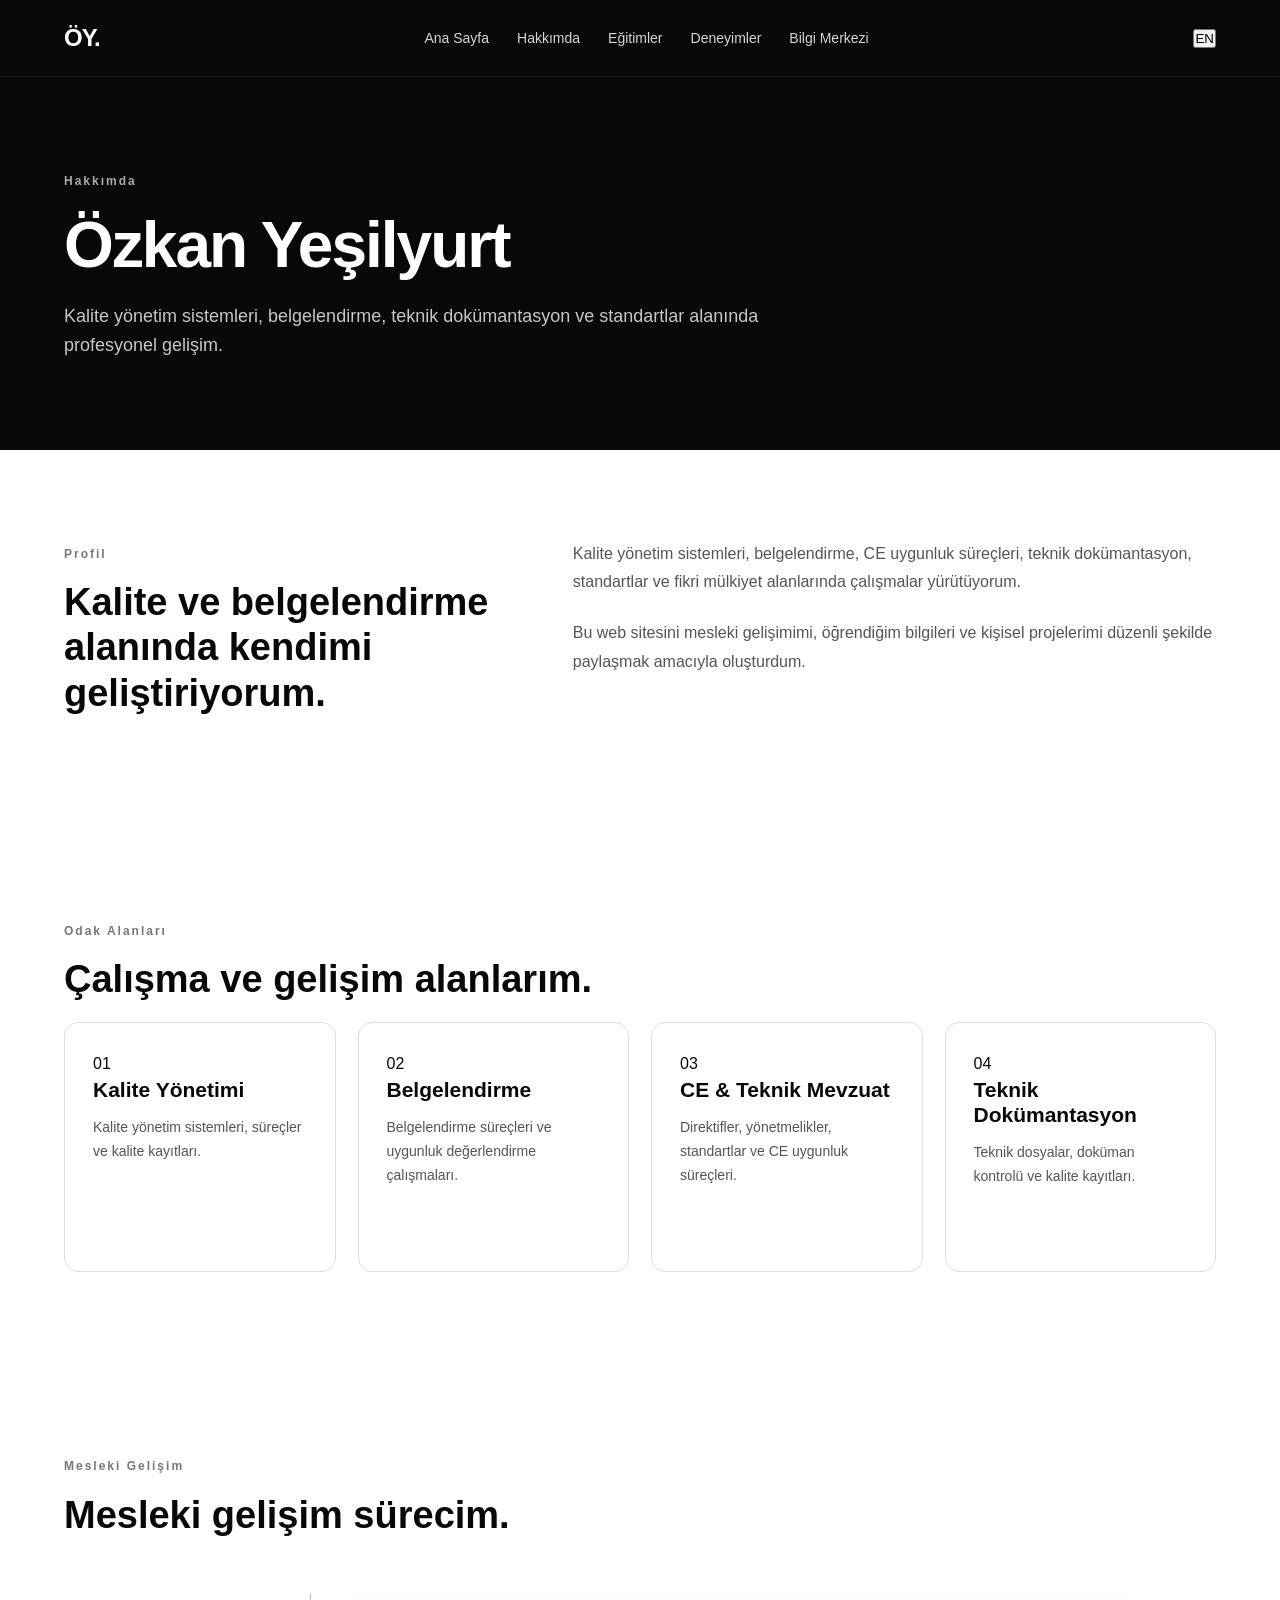
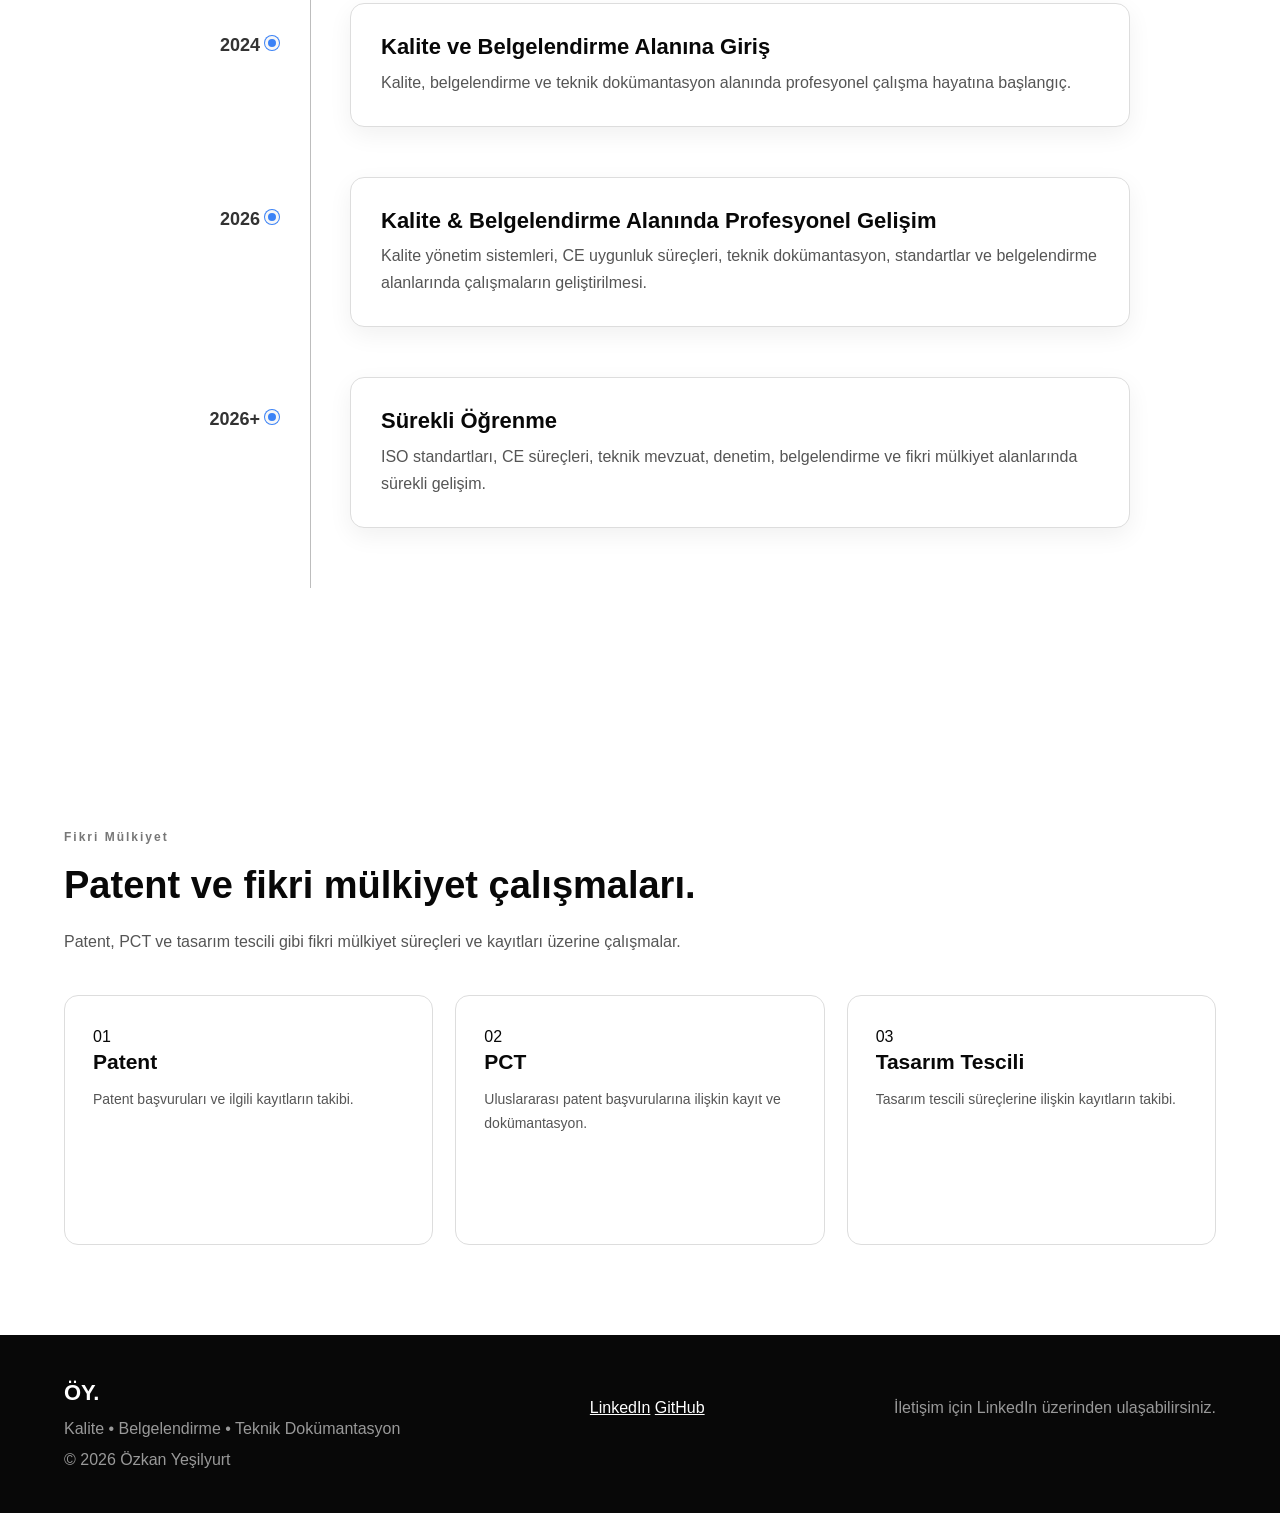
==== commit 4e3a88c7: "Fix footer links and clean HTML" ====
--- a/about.html
+++ b/about.html
@@ -78,10 +78,19 @@
 
 <footer class="footer">
     <div class="container">
-        <p>© 2026 Özkan Yeşilyurt</p>
-        <div class="footer-links">
-            <a href="#" data-tr="LinkedIn" data-en="LinkedIn">LinkedIn</a>
-            <a href="#" data-tr="GitHub" data-en="GitHub">GitHub</a>
+        <div class="footer-content">
+            <div>
+                <strong>ÖY.</strong>
+                <p data-tr="Kalite • Belgelendirme • Teknik Dokümantasyon" data-en="Quality • Certification • Technical Documentation">Kalite • Belgelendirme • Teknik Dokümantasyon</p>
+            </div>
+            <div class="footer-links">
+                <a href="https://tr.linkedin.com/in/%C3%B6zkan-ye%C5%9Filyurt-662369181" target="_blank" rel="noopener noreferrer" data-tr="LinkedIn" data-en="LinkedIn">LinkedIn</a>
+                <a href="https://github.com/ozkanyslyrt" target="_blank" rel="noopener noreferrer" data-tr="GitHub" data-en="GitHub">GitHub</a>
+            </div>
+            <p class="footer-contact" data-tr="İletişim için LinkedIn üzerinden ulaşabilirsiniz." data-en="For professional contact, you can reach me through LinkedIn.">İletişim için LinkedIn üzerinden ulaşabilirsiniz.</p>
+        </div>
+        <div class="footer-bottom">
+            <p>© 2026 Özkan Yeşilyurt</p>
         </div>
     </div>
 </footer>
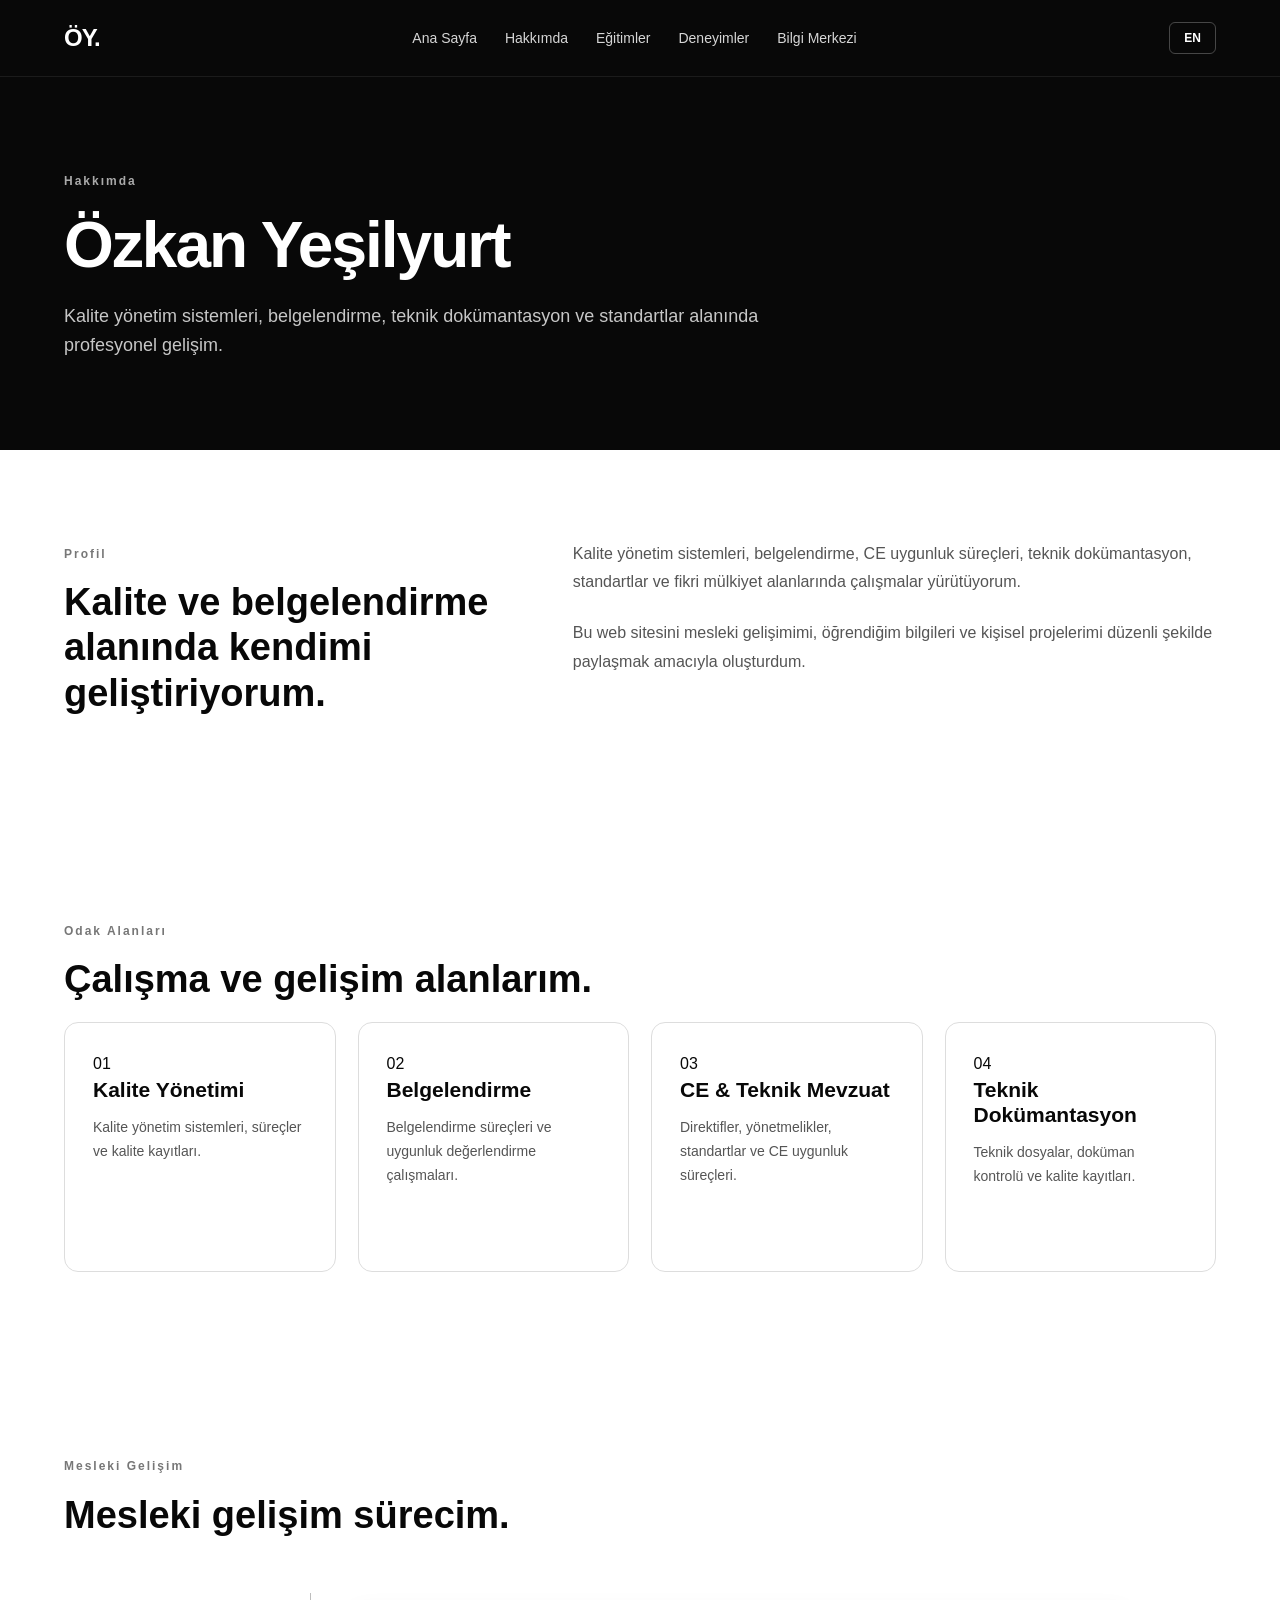
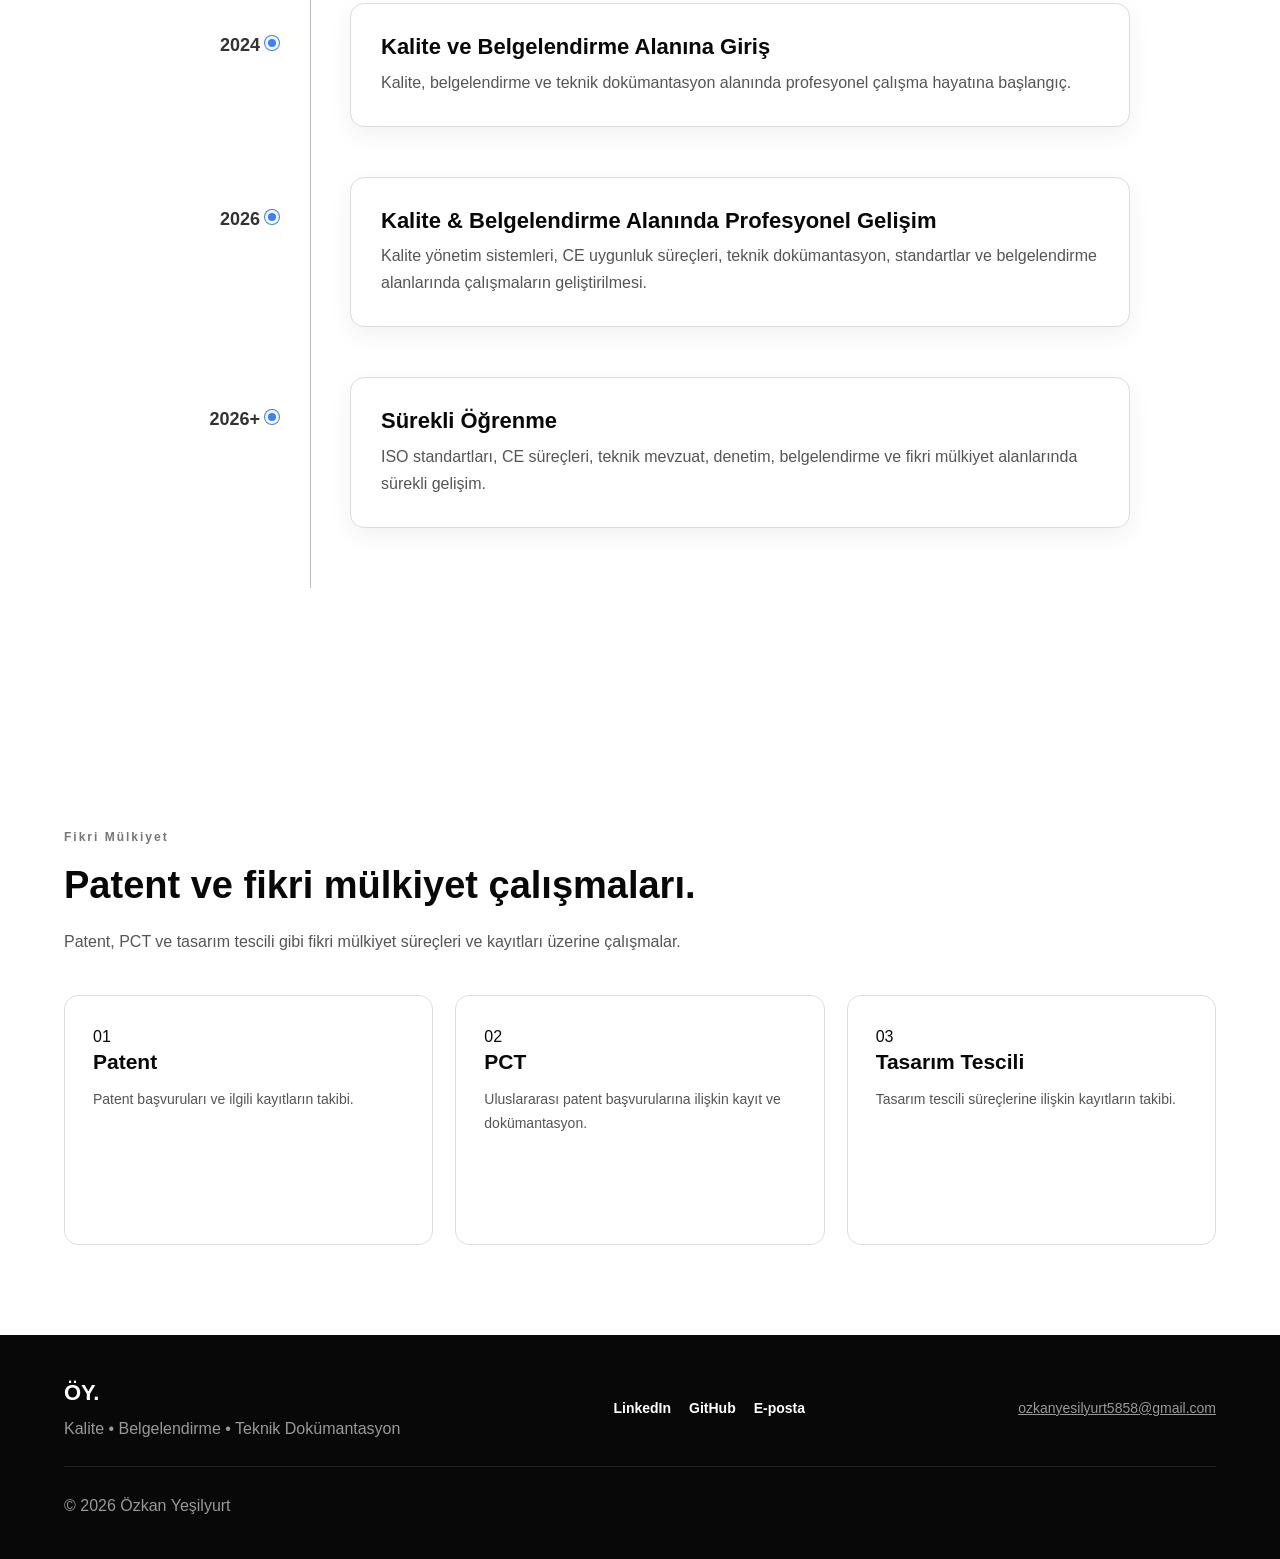
==== commit 50edb169: "Add contact email to footer" ====
--- a/about.html
+++ b/about.html
@@ -81,17 +81,16 @@
         <div class="footer-content">
             <div>
                 <strong>ÖY.</strong>
-                <p data-tr="Kalite • Belgelendirme • Teknik Dokümantasyon" data-en="Quality • Certification • Technical Documentation">Kalite • Belgelendirme • Teknik Dokümantasyon</p>
+                <p>Kalite • Belgelendirme • Teknik Dokümantasyon</p>
             </div>
             <div class="footer-links">
-                <a href="https://tr.linkedin.com/in/%C3%B6zkan-ye%C5%9Filyurt-662369181" target="_blank" rel="noopener noreferrer" data-tr="LinkedIn" data-en="LinkedIn">LinkedIn</a>
-                <a href="https://github.com/ozkanyslyrt" target="_blank" rel="noopener noreferrer" data-tr="GitHub" data-en="GitHub">GitHub</a>
+                <a href="https://tr.linkedin.com/in/%C3%B6zkan-ye%C5%9Filyurt-662369181" target="_blank" rel="noopener noreferrer">LinkedIn</a>
+                <a href="https://github.com/ozkanyslyrt" target="_blank" rel="noopener noreferrer">GitHub</a>
+                <a href="mailto:ozkanyesilyurt5858@gmail.com">E-posta</a>
             </div>
-            <p class="footer-contact" data-tr="İletişim için LinkedIn üzerinden ulaşabilirsiniz." data-en="For professional contact, you can reach me through LinkedIn.">İletişim için LinkedIn üzerinden ulaşabilirsiniz.</p>
+            <p class="footer-contact"><a href="mailto:ozkanyesilyurt5858@gmail.com">ozkanyesilyurt5858@gmail.com</a></p>
         </div>
-        <div class="footer-bottom">
-            <p>© 2026 Özkan Yeşilyurt</p>
-        </div>
+        <div class="footer-bottom"><p>© 2026 Özkan Yeşilyurt</p></div>
     </div>
 </footer>
 <script src="script.js"></script>
--- a/style.css
+++ b/style.css
@@ -907,3 +907,99 @@
     margin-top: 8px;
     margin-bottom: 0;
 }
+
+/* BUTTONS & CONTACT */
+.language-button {
+    border: 1px solid rgba(255,255,255,0.25);
+    background: transparent;
+    color: var(--white);
+    padding: 8px 14px;
+    border-radius: 6px;
+    font-size: 12px;
+    font-weight: 700;
+    cursor: pointer;
+    transition: all 0.2s ease;
+}
+.language-button:hover {
+    background: var(--white);
+    color: var(--black);
+}
+.btn {
+    display: inline-flex;
+    align-items: center;
+    justify-content: center;
+    min-height: 46px;
+    padding: 12px 22px;
+    border-radius: 7px;
+    border: 1px solid transparent;
+    text-decoration: none;
+    font-size: 14px;
+    font-weight: 700;
+    cursor: pointer;
+    transition: all 0.2s ease;
+}
+.btn-primary {
+    background: var(--black);
+    color: var(--white);
+    border-color: var(--black);
+}
+.btn-primary:hover {
+    background: #333;
+    transform: translateY(-2px);
+}
+.btn-secondary {
+    background: transparent;
+    color: var(--black);
+    border-color: var(--black);
+}
+.btn-secondary:hover {
+    background: var(--black);
+    color: var(--white);
+    transform: translateY(-2px);
+}
+.hero .btn-primary {
+    background: var(--white);
+    color: var(--black);
+    border-color: var(--white);
+}
+.hero .btn-secondary {
+    color: var(--white);
+    border-color: rgba(255,255,255,0.35);
+}
+.hero .btn-secondary:hover {
+    background: var(--white);
+    color: var(--black);
+}
+.hero-buttons {
+    display: flex;
+    gap: 14px;
+    flex-wrap: wrap;
+    margin-top: 30px;
+}
+.footer-links {
+    display: flex;
+    align-items: center;
+    gap: 18px;
+}
+.footer-links a {
+    color: var(--white);
+    text-decoration: none;
+    font-size: 14px;
+    font-weight: 600;
+}
+.footer-links a:hover {
+    text-decoration: underline;
+}
+.footer-contact {
+    color: #999;
+    font-size: 14px;
+}
+.footer-bottom {
+    margin-top: 25px;
+    padding-top: 20px;
+    border-top: 1px solid var(--border-dark);
+}
+@media (max-width: 768px) {
+    .hero-buttons { flex-direction: column; align-items: stretch; }
+    .hero-buttons .btn { width: 100%; }
+}
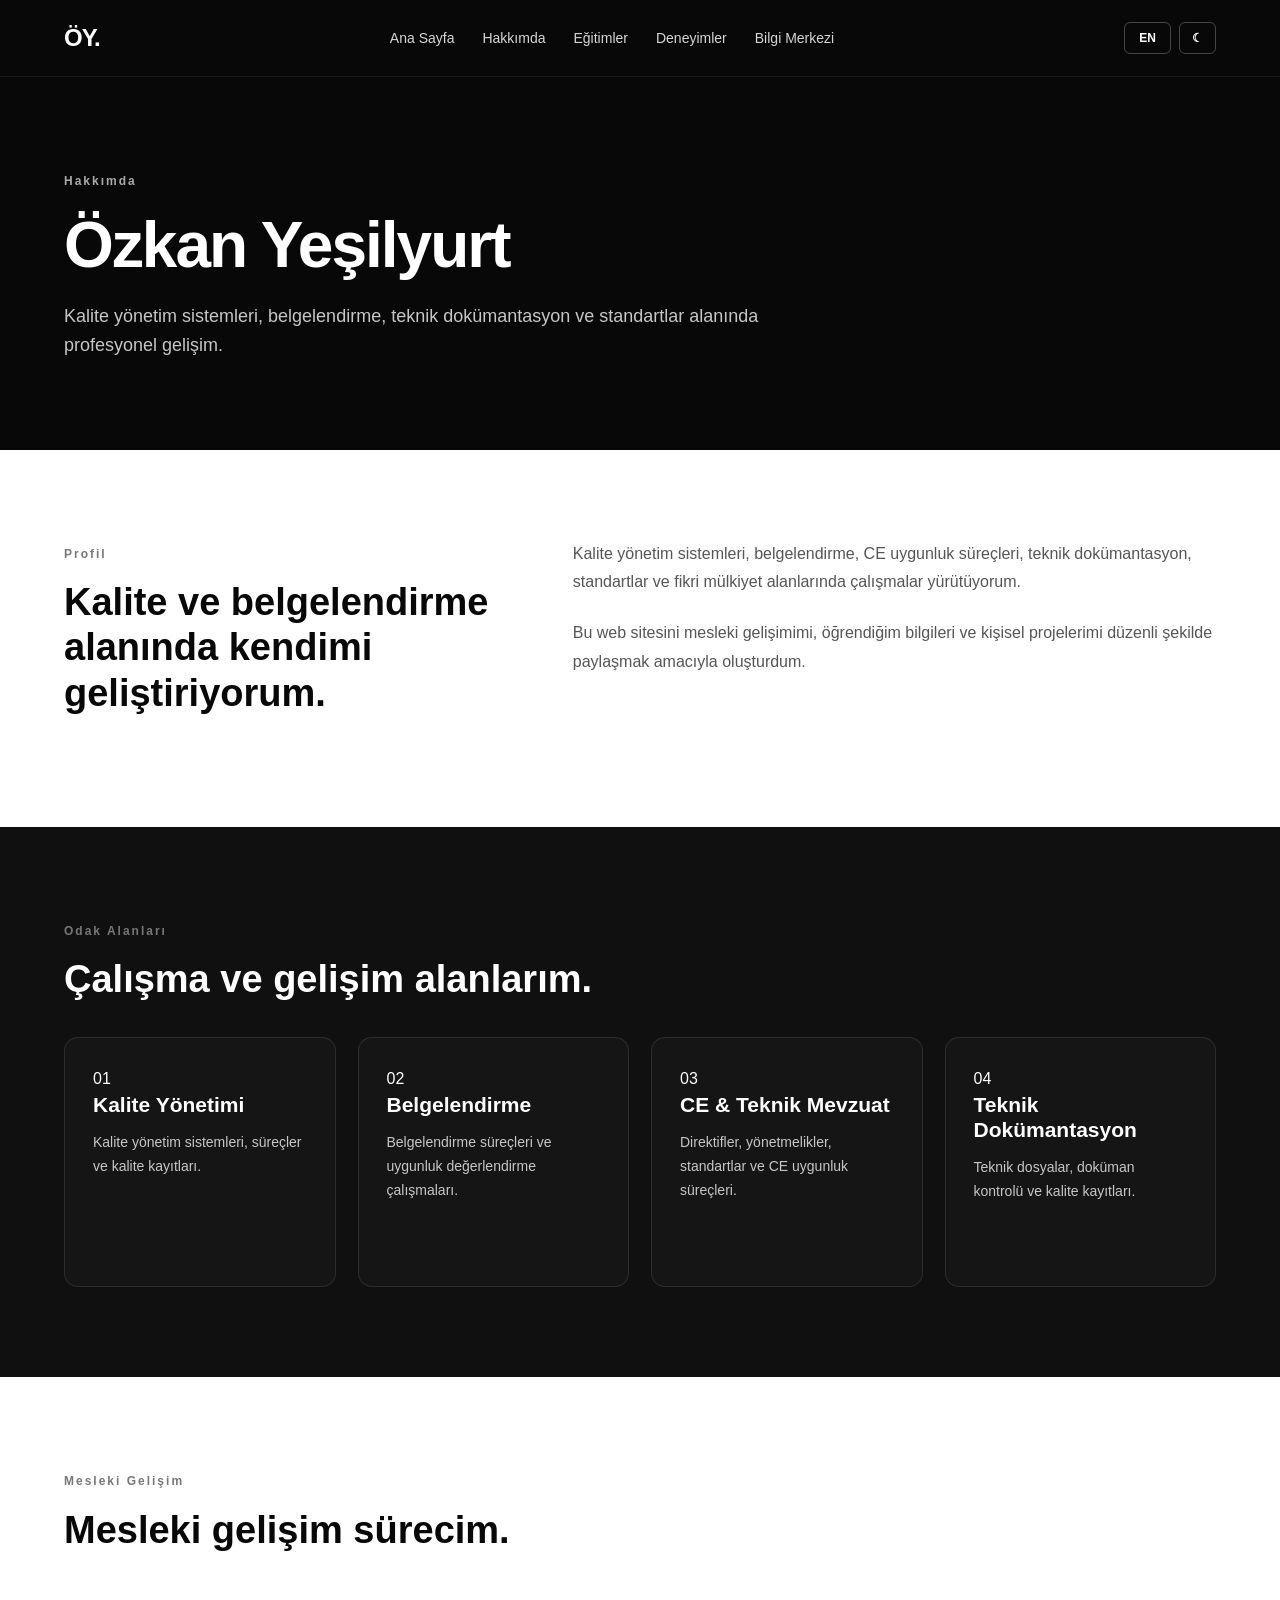
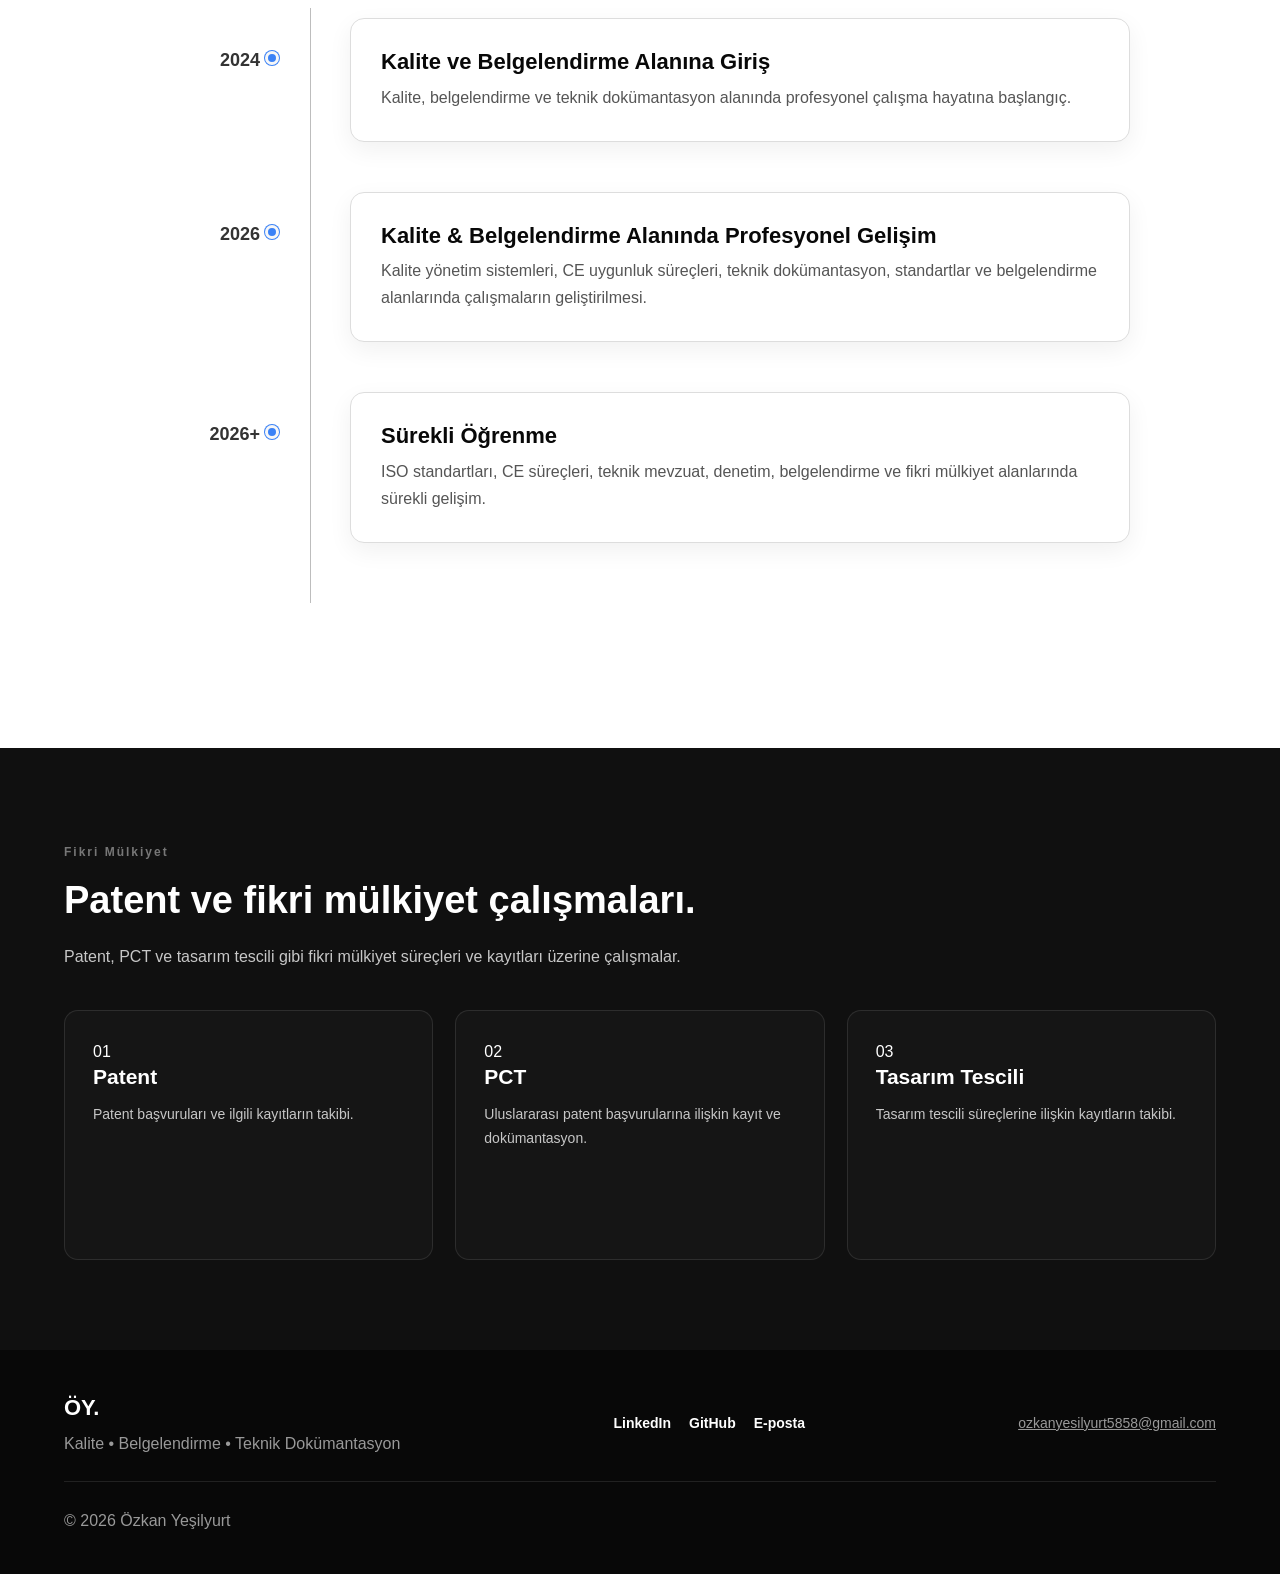
==== commit d4af160d: "Normalize navigation, footer and theme controls" ====
--- a/about.html
+++ b/about.html
@@ -18,7 +18,7 @@
             <a href="experience.html" data-tr="Deneyimler" data-en="Experience">Deneyimler</a>
             <a href="knowledge.html" data-tr="Bilgi Merkezi" data-en="Knowledge Center">Bilgi Merkezi</a>
         </div>
-        <button id="languageToggle" class="language-button">EN</button>
+        <div class="nav-actions"><button id="languageToggle" class="language-button">EN</button><button id="themeToggle" class="theme-toggle" aria-label="Tema">☾</button></div>
     </div>
 </nav>
 <header class="page-header">
@@ -81,7 +81,7 @@
         <div class="footer-content">
             <div>
                 <strong>ÖY.</strong>
-                <p>Kalite • Belgelendirme • Teknik Dokümantasyon</p>
+                <p data-tr="Kalite • Belgelendirme • Teknik Dokümantasyon" data-en="Quality • Certification • Technical Documentation">Kalite • Belgelendirme • Teknik Dokümantasyon</p>
             </div>
             <div class="footer-links">
                 <a href="https://tr.linkedin.com/in/%C3%B6zkan-ye%C5%9Filyurt-662369181" target="_blank" rel="noopener noreferrer">LinkedIn</a>
--- a/style.css
+++ b/style.css
@@ -1003,3 +1003,222 @@
     .hero-buttons { flex-direction: column; align-items: stretch; }
     .hero-buttons .btn { width: 100%; }
 }
+
+
+/* =========================
+   V2 ENHANCEMENTS
+========================= */
+.section-dark {
+    background: var(--dark);
+    color: var(--white);
+}
+.section-dark p,
+.section-dark .article-card p,
+.section-dark .focus-card p {
+    color: #c7c7c7;
+}
+.section-dark .focus-card,
+.section-dark .article-card,
+.section-dark .certificate-card,
+.section-dark .education-card {
+    background: #151515;
+    border-color: var(--border-dark);
+    color: var(--white);
+}
+.section-dark .focus-card h3,
+.section-dark .article-card h3,
+.section-dark .certificate-card h3,
+.section-dark .education-card h3 {
+    color: var(--white);
+}
+.section-dark .card-link,
+.section-dark .article-link {
+    color: var(--white);
+}
+.section-header {
+    margin-bottom: 35px;
+}
+.section-header > p {
+    max-width: 760px;
+}
+.search-bar {
+    display: flex;
+    gap: 12px;
+    margin: 25px 0 18px;
+}
+.search-bar input {
+    width: 100%;
+    min-height: 48px;
+    padding: 12px 16px;
+    border: 1px solid var(--border-light);
+    border-radius: 8px;
+    font: inherit;
+    background: var(--white);
+    color: var(--black);
+}
+.category-filters {
+    display: flex;
+    flex-wrap: wrap;
+    gap: 10px;
+    margin-bottom: 30px;
+}
+.filter-button {
+    border: 1px solid var(--border-light);
+    background: var(--white);
+    color: var(--black);
+    padding: 9px 14px;
+    border-radius: 20px;
+    cursor: pointer;
+    font-size: 13px;
+}
+.filter-button.active,
+.filter-button:hover {
+    background: var(--black);
+    color: var(--white);
+}
+.article-card.is-hidden {
+    display: none;
+}
+.article-meta {
+    margin-top: auto;
+    padding-top: 20px;
+    font-size: 12px;
+    color: var(--medium-gray);
+}
+.contact-grid {
+    display: grid;
+    grid-template-columns: 1fr 1fr;
+    gap: 25px;
+}
+.contact-card {
+    border: 1px solid var(--border-light);
+    border-radius: 14px;
+    padding: 28px;
+}
+.contact-card a {
+    font-weight: 700;
+    text-decoration: none;
+}
+.contact-card a:hover {
+    text-decoration: underline;
+}
+.theme-toggle {
+    border: 1px solid rgba(255,255,255,0.25);
+    background: transparent;
+    color: var(--white);
+    padding: 8px 12px;
+    border-radius: 6px;
+    font-size: 12px;
+    font-weight: 700;
+    cursor: pointer;
+}
+.nav-actions {
+    display: flex;
+    align-items: center;
+    gap: 8px;
+}
+.comments-section {
+    max-width: 850px;
+    margin: 70px auto 0;
+}
+.comment-form {
+    display: grid;
+    gap: 12px;
+    margin: 25px 0 35px;
+}
+.comment-form input,
+.comment-form textarea {
+    width: 100%;
+    padding: 12px 14px;
+    border: 1px solid var(--border-light);
+    border-radius: 8px;
+    font: inherit;
+}
+.comment-form textarea {
+    min-height: 120px;
+    resize: vertical;
+}
+.comment-list {
+    display: grid;
+    gap: 15px;
+}
+.comment-item {
+    border: 1px solid var(--border-light);
+    border-radius: 12px;
+    padding: 18px;
+}
+.comment-head {
+    display: flex;
+    justify-content: space-between;
+    gap: 15px;
+    margin-bottom: 8px;
+}
+.comment-date {
+    color: var(--medium-gray);
+    font-size: 12px;
+}
+.comment-actions {
+    display: flex;
+    gap: 10px;
+    margin-top: 12px;
+}
+.comment-actions button {
+    border: 0;
+    background: transparent;
+    cursor: pointer;
+    font-weight: 700;
+    padding: 0;
+}
+.back-link {
+    display: inline-block;
+    margin-top: 35px;
+    font-weight: 700;
+    text-decoration: none;
+}
+@media (max-width: 768px) {
+    .contact-grid { grid-template-columns: 1fr; }
+    .search-bar { flex-direction: column; }
+    .nav-actions { margin-left: auto; }
+}
+
+
+/* DARK MODE */
+body.dark-mode {
+    background: #0b0b0b;
+    color: #f5f5f5;
+}
+body.dark-mode p { color: #c7c7c7; }
+body.dark-mode .section:not(.section-dark) { background: #0b0b0b; }
+body.dark-mode .focus-card,
+body.dark-mode .article-card,
+body.dark-mode .certificate-card,
+body.dark-mode .education-item,
+body.dark-mode .contact-card,
+body.dark-mode .timeline-content {
+    background: #151515;
+    border-color: var(--border-dark);
+    color: #f5f5f5;
+}
+body.dark-mode h1,
+body.dark-mode h2,
+body.dark-mode h3,
+body.dark-mode .card-link {
+    color: #f5f5f5;
+}
+body.dark-mode .search-bar input,
+body.dark-mode .comment-form input,
+body.dark-mode .comment-form textarea {
+    background: #151515;
+    color: #f5f5f5;
+    border-color: #333;
+}
+body.dark-mode .filter-button {
+    background: #151515;
+    color: #f5f5f5;
+    border-color: #333;
+}
+body.dark-mode .filter-button.active,
+body.dark-mode .filter-button:hover {
+    background: #fff;
+    color: #080808;
+}
